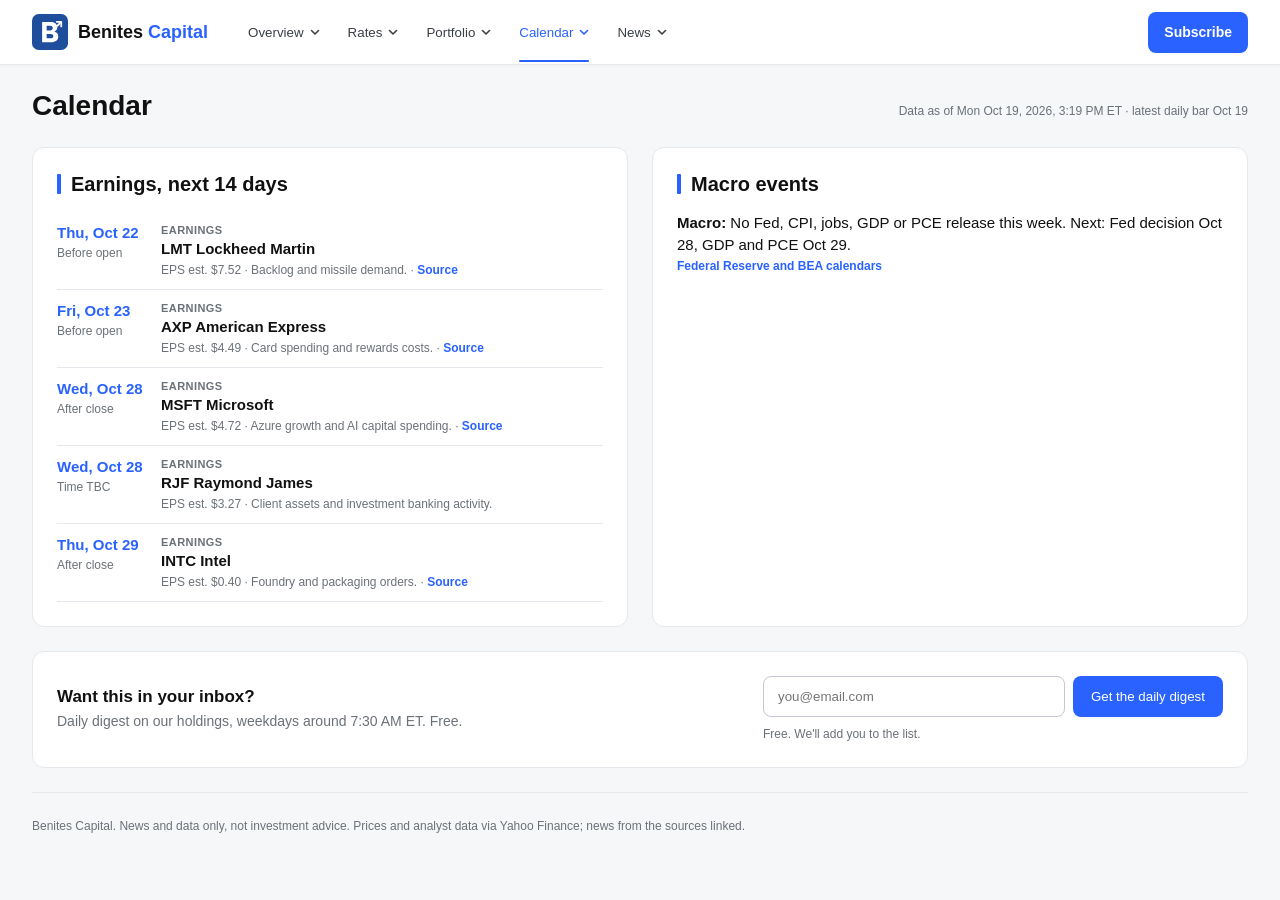
==== calendar.html @ 739745a3 "TradingView live charts for tickers and snapshot" ====
<!doctype html><html lang="en"><head><meta charset="utf-8"><meta name="viewport" content="width=device-width,initial-scale=1">
<link rel="icon" href="data:,"><title>Calendar | Benites Capital</title><link rel="stylesheet" href="styles.css?v=202610191519"></head><body>
<header class="hdr"><div class="wrap hd"><a class="logo" href="index.html"><svg viewBox="0 0 64 64" width="36" height="36" aria-hidden="true"><rect x="0" y="0" width="64" height="64" rx="12" fill="#1F4E9C"/>
<path d="M18 14h15c7.5 0 12 3.8 12 9.6 0 3.7-2 6.4-5.2 7.6 4.2 1 6.9 4.2 6.9 8.6 0 6.4-4.9 10.2-12.9 10.2H18z
M26 21v8.2h6.2c3 0 4.7-1.5 4.7-4.1s-1.7-4.1-4.7-4.1zM26 35.6v7.6h7c3.1 0 4.9-1.4 4.9-3.8s-1.8-3.8-4.9-3.8z" fill="#FFFFFF"/>
<path d="M44 14l8 0 0 8" fill="none" stroke="#FFFFFF" stroke-width="3.2" stroke-linecap="round" stroke-linejoin="round"/>
<path d="M51.5 14.5L45 21" stroke="#FFFFFF" stroke-width="3.2" stroke-linecap="round"/></svg><span>Benites <b>Capital</b></span></a>
<nav class="mnav" aria-label="Main"><div class="dd"><button class="ddb" type="button" aria-haspopup="true" aria-expanded="false">Overview<svg viewBox="0 0 10 10" aria-hidden="true"><path d="M1.5 3.5L5 7l3.5-3.5" fill="none" stroke="currentColor" stroke-width="1.6" stroke-linecap="round" stroke-linejoin="round"/></svg></button><div class="ddm"><a href="index.html#s-top">Top line</a><a href="index.html#s-snap">Markets snapshot</a><a class="all" href="index.html">Open Overview page &rarr;</a></div></div><div class="dd"><button class="ddb" type="button" aria-haspopup="true" aria-expanded="false">Rates<svg viewBox="0 0 10 10" aria-hidden="true"><path d="M1.5 3.5L5 7l3.5-3.5" fill="none" stroke="currentColor" stroke-width="1.6" stroke-linecap="round" stroke-linejoin="round"/></svg></button><div class="ddm"><a href="rates.html#ustc">US Treasuries live chart</a><a href="rates.html#hist">10-year yield history</a><a href="rates.html#usttiles">Yield tiles</a><a class="all" href="rates.html">Open Rates page &rarr;</a></div></div><div class="dd"><button class="ddb" type="button" aria-haspopup="true" aria-expanded="false">Portfolio<svg viewBox="0 0 10 10" aria-hidden="true"><path d="M1.5 3.5L5 7l3.5-3.5" fill="none" stroke="currentColor" stroke-width="1.6" stroke-linecap="round" stroke-linejoin="round"/></svg></button><div class="ddm"><a href="portfolio.html#s-port">Holdings</a><a href="portfolio.html#detail">Ticker detail</a><a href="portfolio.html#s-perf">Performance</a><a href="portfolio.html#s-an">Analysts</a><a class="all" href="portfolio.html">Open Portfolio page &rarr;</a></div></div><div class="dd on"><button class="ddb" type="button" aria-haspopup="true" aria-expanded="false" aria-current="page">Calendar<svg viewBox="0 0 10 10" aria-hidden="true"><path d="M1.5 3.5L5 7l3.5-3.5" fill="none" stroke="currentColor" stroke-width="1.6" stroke-linecap="round" stroke-linejoin="round"/></svg></button><div class="ddm"><a href="calendar.html#s-earn">Earnings</a><a href="calendar.html#s-macro">Macro events</a><a class="all" href="calendar.html">Open Calendar page &rarr;</a></div></div><div class="dd"><button class="ddb" type="button" aria-haspopup="true" aria-expanded="false">News<svg viewBox="0 0 10 10" aria-hidden="true"><path d="M1.5 3.5L5 7l3.5-3.5" fill="none" stroke="currentColor" stroke-width="1.6" stroke-linecap="round" stroke-linejoin="round"/></svg></button><div class="ddm"><a href="news.html#s-big">Big picture</a><a href="news.html#s-stock">Stock news</a><a href="news.html#s-lead">Leaders on the record</a><a class="all" href="news.html">Open News page &rarr;</a></div></div></nav>
<div class="hr"><a class="btn" href="#s-sub2">Subscribe</a><button class="hamb" type="button" aria-label="Menu" aria-expanded="false"><span></span></button></div></div></header>
<main class="wrap grid" style="padding-top:24px">
<div class="ph"><h1>Calendar</h1><span class="cap" id="asof"></span></div>
<div class="grid c2">
<section class="card" id="s-earn"><h2>Earnings, next 14 days</h2><table class="cal" id="cal"><tbody></tbody></table></section>
<section class="card" id="s-macro"><h2>Macro events</h2><table class="cal" id="macrocal"><tbody></tbody></table><div id="macro"></div></section></div>
<section class="card cta sm" id="s-sub2"><div class="ct"><h3>Want this in your inbox?</h3><p>Daily digest on our holdings, weekdays around 7:30 AM ET. Free.</p></div><form class="subf" data-sub novalidate><input type="email" name="email" placeholder="you@email.com" aria-label="Email address" autocomplete="email" required><button type="submit">Get the daily digest</button><div class="msg" aria-live="polite">Free. We'll add you to the list.</div></form></section>
<footer>Benites Capital. News and data only, not investment advice. Prices and analyst data via Yahoo Finance; news from the sources linked.</footer>
</main>
<script src="data.js?v=202610191519"></script><script src="app.js?v=202610191519"></script></body></html>
---- styles.css ----
:root{--navy:#1F4E9C;--blue:#2962FF;--blue2:#1E4FD8;--tint:#EEF2FF;--grey:#E5E8EC;--bg:#F5F7F9;--ink:#111;--body:#3A3F45;--mute:#6B7178;--line:#E5E8EC;--line2:#C3C9CF;--neg:#111}
*{box-sizing:border-box}html,body{margin:0}
body{background:var(--bg);color:var(--ink);font:15px/1.5 -apple-system,BlinkMacSystemFont,"Segoe UI",Helvetica,Arial,sans-serif;-webkit-font-smoothing:antialiased}
.num{font-variant-numeric:tabular-nums;white-space:nowrap}
a{color:var(--blue);text-decoration:none;font-weight:600}a:hover{text-decoration:underline}

.wrap{max-width:1488px;margin:0 auto;padding:0 32px}

main.wrap{padding-top:24px;padding-bottom:0}
.grid{display:grid;gap:24px}
.card{background:#fff;border-radius:12px;padding:24px;border:1px solid var(--line);min-width:0}
h2{display:flex;align-items:center;gap:10px;margin:0 0 16px;font-size:20px;line-height:1.2;font-weight:700}
h2:before{content:"";width:4px;height:20px;background:var(--blue);border-radius:1px}
h2 .r{margin-left:auto}
.cap{font-size:12px;color:var(--mute)}
.top{font-size:17px;line-height:1.55;margin:0}
/* snapshot */
.snap{display:grid;grid-template-columns:repeat(6,1fr);gap:16px}
.sc{background:var(--bg);border:1px solid var(--line);border-radius:12px;padding:16px}
.sc .n{font-size:12px;color:var(--mute);font-weight:600}.sc .v{font-size:20px;font-weight:700;margin-top:4px}
.sc .row{display:flex;align-items:flex-end;justify-content:space-between;gap:8px;margin-top:4px}
.up{color:var(--blue)}.dn{color:var(--neg)}.chg{font-size:13px;font-weight:600}
/* table */
.tw{overflow-x:auto;margin:0 -24px;padding:0 24px}
table{width:100%;border-collapse:collapse}
th{font-size:12px;font-weight:600;color:var(--mute);text-align:right;padding:0 8px 8px;border-bottom:1px solid var(--line);cursor:pointer;user-select:none;white-space:nowrap}
th:first-child,td:first-child{text-align:left;padding-left:0}th:last-child,td:last-child{padding-right:0}
th.on{color:var(--blue)}th .ar{font-size:9px;margin-left:3px}
td{padding:10px 8px;border-bottom:1px solid var(--grey);text-align:right}
tbody tr{cursor:pointer}tbody tr:hover{background:var(--bg)}
tbody tr.sel{background:var(--tint)}tbody tr.sel td:first-child{box-shadow:inset 3px 0 0 var(--blue);padding-left:10px}
.tk{font-weight:700}.nm{display:block;font-size:12px;color:var(--mute);font-weight:400;white-space:nowrap;max-width:150px;overflow:hidden;text-overflow:ellipsis}
.main2{grid-template-columns:minmax(0,1fr) minmax(0,1fr)}
#big{grid-template-columns:1fr 1fr;column-gap:48px}@media(max-width:800px){#big{grid-template-columns:1fr}}
/* detail */
.dh{display:flex;align-items:baseline;gap:12px;flex-wrap:wrap}
.dh .t{font-size:24px;font-weight:700}.dh .p{font-size:24px;font-weight:700;margin-left:auto}
.seg{display:inline-flex;background:var(--grey);border-radius:8px;padding:3px;gap:2px}
.seg button{border:0;background:none;font:600 13px/1 inherit;font-family:inherit;color:var(--body);padding:7px 12px;border-radius:6px;cursor:pointer}
.seg button.on{background:#fff;color:var(--blue);box-shadow:0 1px 2px rgba(0,0,0,.12)}
.stats{display:grid;grid-template-columns:repeat(4,1fr);gap:16px;margin:16px 0;padding:16px 0;border-top:1px solid var(--grey);border-bottom:1px solid var(--grey)}
.stats .k{font-size:12px;color:var(--mute)}.stats .v{font-size:17px;font-weight:700;margin-top:2px}
.pill{display:inline-block;font-size:12px;font-weight:700;padding:3px 10px;border-radius:12px;background:var(--blue);color:#fff}
.pill.h{background:var(--grey);color:var(--ink)}.pill.s{background:var(--ink)}
.chart{position:relative}.chart svg{display:block;width:100%;height:auto;overflow:visible;touch-action:pan-y;cursor:crosshair}
.tip{position:absolute;top:0;pointer-events:none;background:#fff;border:1px solid var(--line);border-radius:8px;box-shadow:0 2px 8px rgba(0,0,0,.12);padding:6px 10px;font-size:12px;line-height:1.45;white-space:nowrap;z-index:5;display:none}
.tip .td{color:var(--mute);font-weight:600}.tip .tv{font-size:14px;font-weight:700}.tip .tr{display:flex;justify-content:space-between;gap:12px}
.ust{display:grid;grid-template-columns:repeat(4,minmax(0,1fr));gap:16px;margin-bottom:16px}.ust .sc{min-width:0}.ust .row svg{flex-shrink:1;min-width:0}@media(max-width:640px){.ust{grid-template-columns:repeat(2,minmax(0,1fr));gap:10px}.ust .sc{padding:12px}.ust .row{flex-wrap:wrap}}
.tvw{height:440px;border:1px solid var(--line);border-radius:8px;overflow:hidden}@media(max-width:640px){.tvw{height:340px}}
.items{display:grid;gap:16px}
.it .h{font-weight:600;line-height:1.4}.it .b{color:var(--body);margin-top:2px}.it .m{font-size:13px;color:var(--mute);margin-top:4px}
.sub2{font-size:15px;font-weight:600;margin:24px 0 12px}
.empty{font-size:13px;color:var(--mute)}
/* analysts */
.bars{display:grid;gap:10px}
.bar{display:grid;grid-template-columns:56px 1fr 56px;align-items:center;gap:12px;cursor:pointer}
.bar .tr{position:relative;height:20px}
.bar .z{position:absolute;top:-4px;bottom:-4px;width:1px;background:var(--line2)}
.bar .f{position:absolute;top:0;height:20px;border-radius:3px;background:var(--blue)}
.bar .f.n{background:var(--ink)}.bar .v{text-align:right;font-weight:700}
/* comparison */
.chips{display:flex;flex-wrap:wrap;gap:8px;margin:0 0 16px}
.chip{border:1px solid var(--line);background:#fff;border-radius:16px;padding:5px 12px 5px 10px;font:600 13px/1 inherit;font-family:inherit;cursor:pointer;display:inline-flex;align-items:center;gap:6px;color:var(--mute)}
.chip i{width:10px;height:10px;border-radius:50%;background:var(--line)}
.chip.on{color:var(--ink);border-color:var(--line2)}
.legend{font-size:12px;color:var(--mute);margin-top:8px}
.cal .d{font-weight:600;color:var(--blue);white-space:nowrap}
.cal td{text-align:left;vertical-align:top}.cal td:first-child{width:96px}
.tag{font-size:11px;font-weight:700;text-transform:uppercase;letter-spacing:.04em;color:var(--mute)}
footer{font-size:12px;color:var(--mute);padding:24px 0 40px;border-top:1px solid var(--line)}
.c2{grid-template-columns:1fr 1fr}
@media(max-width:1100px){.snap{grid-template-columns:repeat(3,1fr)}.main2,.c2{grid-template-columns:1fr}}
@media(max-width:640px){.wrap{padding:0 16px}.card{padding:20px 16px}.tw{margin:0 -16px;padding:0 16px}
 .snap{grid-template-columns:repeat(2,minmax(0,1fr));gap:12px}.snap .sc{min-width:0}.snap .row svg{min-width:0;flex-shrink:1}.subf button{flex:1 1 100%}
 .stats{grid-template-columns:repeat(2,1fr)}.hide-m{display:none}.dh .t,.dh .p{font-size:20px}
 h2:has(.r){flex-wrap:wrap}h2 .r{margin-left:14px;width:100%}.top{font-size:16px}}
.cta{background:var(--blue);border-color:var(--blue);color:#fff;display:flex;align-items:center;gap:24px;flex-wrap:wrap}
.cta .ct{flex:1 1 320px;min-width:0}.cta h3{margin:0;font-size:20px;line-height:1.25}.cta p{margin:4px 0 0;color:#DCE4FF;font-size:14px}
.subf{display:flex;gap:8px;flex:1 1 340px;max-width:460px;flex-wrap:wrap}.subf input{flex:1 1 200px;min-width:0;border:0;border-radius:8px;padding:12px 14px;font:15px inherit;font-family:inherit;color:var(--ink)}
.subf input:focus{outline:2px solid #fff;outline-offset:2px}.subf button{border:0;border-radius:8px;padding:12px 18px;font:600 15px inherit;font-family:inherit;background:var(--ink);color:#fff;cursor:pointer;white-space:nowrap}
.subf button:hover{background:#000}.subf .msg{flex-basis:100%;font-size:12px;color:#DCE4FF;min-height:16px}
.cta.sm{background:#fff;border-color:var(--line);color:var(--ink)}.cta.sm p,.cta.sm .msg{color:var(--mute)}.cta.sm h3{font-size:17px}
.cta.sm input{border:1px solid var(--line2)}.cta.sm button{background:var(--blue)}.cta.sm button:hover{background:var(--blue2)}
.toprow{grid-template-columns:minmax(0,2fr) minmax(0,1fr);align-items:stretch}
.cta.side1{flex-direction:column;align-items:stretch;justify-content:center;gap:16px}.cta.side1 .ct{flex:none}.cta.side1 h3{font-size:19px}
.cta.side1 .subf{flex:none;max-width:none;flex-direction:column}.cta.side1 .subf input,.cta.side1 .subf button{flex:none;width:100%}.cta.side1 .subf .msg{flex:none;min-height:0}
@media(max-width:1100px){.toprow{grid-template-columns:1fr}}
/* header + nav */
.hdr{background:#fff;border-bottom:1px solid var(--line);box-shadow:0 1px 3px rgba(17,17,17,.04);position:sticky;top:0;z-index:50}
.hd{display:flex;align-items:center;gap:28px;height:64px}
.logo{display:flex;align-items:center;gap:10px;color:var(--ink);font-size:18px;font-weight:700;white-space:nowrap}.logo:hover{text-decoration:none}.logo b{color:var(--blue);font-weight:700}
.mnav{display:flex;gap:4px;align-items:center}
.dd{position:relative}
.ddb{border:0;background:none;font:600 14px/1 inherit;font-family:inherit;color:var(--body);padding:10px 12px;border-radius:8px;cursor:pointer;display:flex;align-items:center;gap:6px}
.ddb svg{width:10px;height:10px;transition:transform .15s}.ddb:hover,.dd.open .ddb{background:var(--bg);color:var(--ink)}
.dd.on .ddb{color:var(--blue)}.dd.on .ddb:after{content:"";position:absolute;left:12px;right:12px;bottom:-12px;height:2px;background:var(--blue);border-radius:2px}
.ddm{display:none;position:absolute;top:calc(100% + 8px);left:0;min-width:220px;background:#fff;border:1px solid var(--line);border-radius:12px;box-shadow:0 8px 24px rgba(17,17,17,.10);padding:8px;z-index:60}
.ddm:before{content:"";position:absolute;top:-10px;left:0;right:0;height:10px}
.ddm a{display:block;padding:9px 12px;border-radius:8px;color:var(--ink);font-weight:500;font-size:14px}.ddm a:hover,.ddm a:focus{background:var(--tint);color:var(--blue);text-decoration:none;outline:0}
.ddm a.all{border-top:1px solid var(--line);margin-top:6px;padding-top:11px;color:var(--blue);font-weight:600;border-radius:0 0 8px 8px}
.dd.open .ddm{display:block}.dd.open .ddb svg{transform:rotate(180deg)}
@media(hover:hover) and (min-width:901px){.dd:hover .ddm{display:block}.dd:hover .ddb svg{transform:rotate(180deg)}}
.hr{margin-left:auto;display:flex;align-items:center;gap:12px}
.btn{display:inline-block;background:var(--blue);color:#fff;font-weight:600;font-size:14px;padding:10px 16px;border-radius:8px;white-space:nowrap;border:0;cursor:pointer;font-family:inherit}.btn:hover{background:var(--blue2);text-decoration:none}
.hamb{display:none;border:1px solid var(--line);background:#fff;border-radius:8px;width:40px;height:40px;cursor:pointer;padding:0;align-items:center;justify-content:center}
.hamb span,.hamb span:before,.hamb span:after{display:block;width:18px;height:2px;background:var(--ink);border-radius:1px;content:""}
.hamb span{position:relative}.hamb span:before{position:absolute;top:-6px}.hamb span:after{position:absolute;top:6px}
body.drawer .hamb span{background:transparent}body.drawer .hamb span:before{top:0;transform:rotate(45deg)}body.drawer .hamb span:after{top:0;transform:rotate(-45deg)}
.ph{display:flex;align-items:baseline;justify-content:space-between;gap:12px;flex-wrap:wrap}
.ph h1{margin:0;font-size:28px;line-height:1.2;color:var(--ink)}
section.card{scroll-margin-top:88px}
.pv{display:grid;grid-template-columns:repeat(4,minmax(0,1fr));gap:24px}
.pv .card{display:flex;flex-direction:column}.pv .more{margin-top:auto;padding-top:16px;font-size:14px}
.pv h2{font-size:17px}.pv h2:before{height:17px}
.mv{display:flex;justify-content:space-between;gap:8px;padding:7px 0;border-bottom:1px solid var(--grey);font-size:14px}.mv:last-child{border-bottom:0}.mv a{color:var(--ink)}
.big1{font-size:24px;font-weight:700}
.sn{padding:16px 0;border-bottom:1px solid var(--grey)}.sn:first-child{padding-top:0}.sn:last-child{border-bottom:0;padding-bottom:0}
@media(max-width:1100px){.pv{grid-template-columns:repeat(2,minmax(0,1fr))}}
@media(max-width:900px){.mnav{display:none;position:fixed;top:64px;left:0;right:0;bottom:0;background:#fff;flex-direction:column;align-items:stretch;gap:0;padding:8px 16px 24px;overflow-y:auto;border-top:1px solid var(--line)}
 body.drawer .mnav{display:flex}body.drawer{overflow:hidden}.hamb{display:flex}.hr .btn{padding:9px 12px}
 .dd{border-bottom:1px solid var(--line)}.ddb{width:100%;justify-content:space-between;padding:16px 4px;font-size:16px;border-radius:0}.ddb:hover,.dd.open .ddb{background:none}
 .dd.on .ddb:after{display:none}.ddm{position:static;box-shadow:none;border:0;padding:0 0 12px;min-width:0}.ddm:before{display:none}.ddm a{font-size:15px;padding:10px 12px}}
@media(max-width:640px){.pv{grid-template-columns:1fr}.hd{gap:12px}.logo{font-size:16px}.ph h1{font-size:24px}}

/* snapshot tiles as buttons + chart panel */
.sct{font:inherit;color:inherit;text-align:left;cursor:pointer;width:100%;transition:border-color .15s,box-shadow .15s}
.sct:hover{border-color:var(--line2)}.sct.on{border-color:var(--blue);box-shadow:0 0 0 1px var(--blue)}
.sct .lv{float:right;font-size:11px;font-weight:600;color:var(--blue);opacity:0;transition:opacity .15s}.sct:hover .lv,.sct.on .lv,.sct:focus-visible .lv{opacity:1}
@media(hover:none){.sct .lv{opacity:1}}
.snp{margin-top:16px;padding-top:16px;border-top:1px solid var(--line)}
.x{margin-left:auto;border:1px solid var(--line);background:#fff;border-radius:8px;width:32px;height:32px;font-size:20px;line-height:1;cursor:pointer;color:var(--body)}.x:hover{background:var(--bg)}
.tradingview-widget-copyright{font-size:12px;line-height:32px;text-align:center}
.tvw{height:472px}@media(max-width:640px){.tvw{height:372px}}
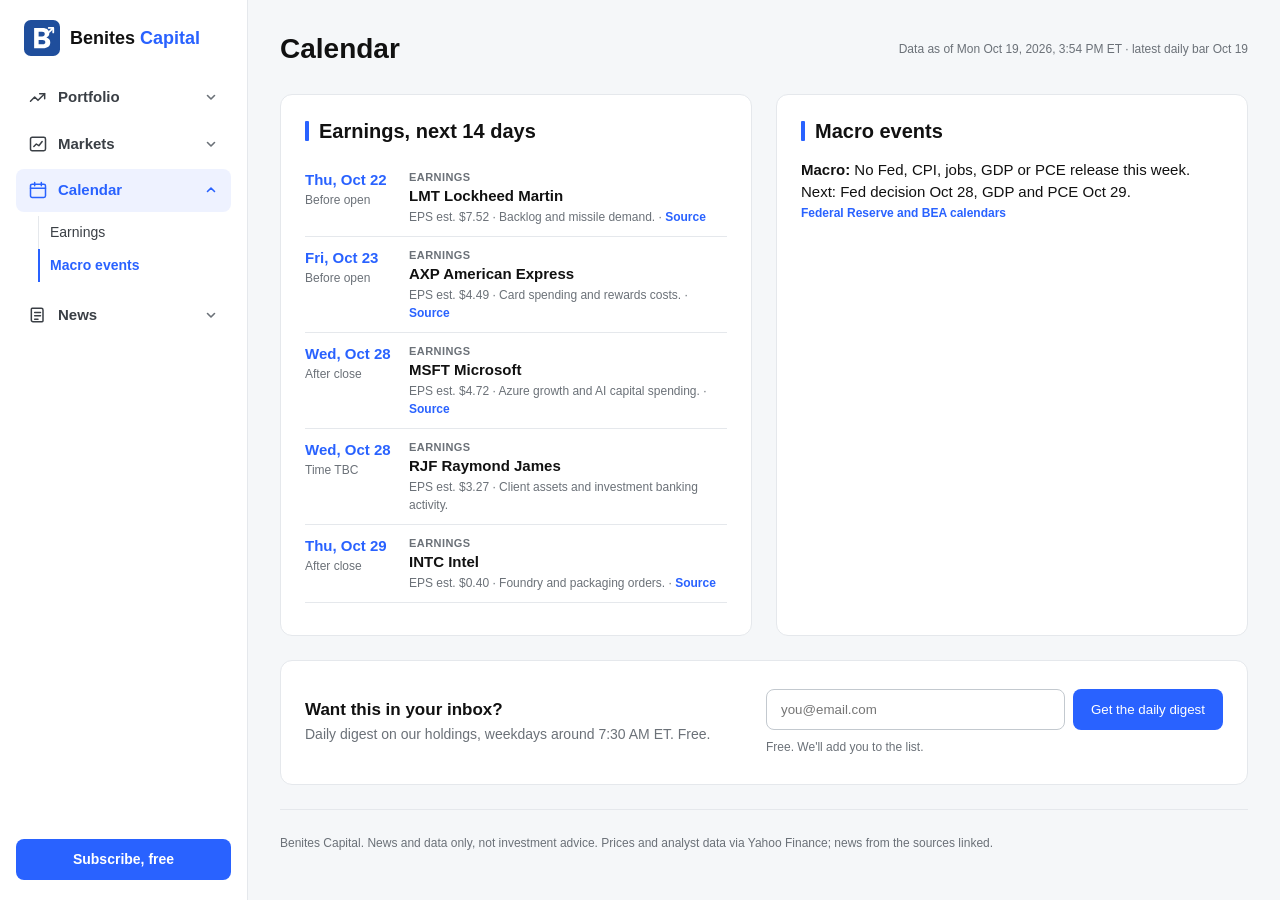
==== commit ae730dca: "4-tab left sidebar, Portfolio home" ====
--- a/calendar.html
+++ b/calendar.html
@@ -1,18 +1,22 @@
 <!doctype html><html lang="en"><head><meta charset="utf-8"><meta name="viewport" content="width=device-width,initial-scale=1">
-<link rel="icon" href="data:,"><title>Calendar | Benites Capital</title><link rel="stylesheet" href="styles.css?v=202610191519"></head><body>
-<header class="hdr"><div class="wrap hd"><a class="logo" href="index.html"><svg viewBox="0 0 64 64" width="36" height="36" aria-hidden="true"><rect x="0" y="0" width="64" height="64" rx="12" fill="#1F4E9C"/>
+<link rel="icon" href="data:,"><title>Calendar | Benites Capital</title><link rel="stylesheet" href="styles.css?v=202610191554"></head><body>
+<div class="mtop"><a class="logo" href="index.html"><svg viewBox="0 0 64 64" width="36" height="36" aria-hidden="true"><rect x="0" y="0" width="64" height="64" rx="12" fill="#1F4E9C"/>
+<path d="M18 14h15c7.5 0 12 3.8 12 9.6 0 3.7-2 6.4-5.2 7.6 4.2 1 6.9 4.2 6.9 8.6 0 6.4-4.9 10.2-12.9 10.2H18z
+M26 21v8.2h6.2c3 0 4.7-1.5 4.7-4.1s-1.7-4.1-4.7-4.1zM26 35.6v7.6h7c3.1 0 4.9-1.4 4.9-3.8s-1.8-3.8-4.9-3.8z" fill="#FFFFFF"/>
+<path d="M44 14l8 0 0 8" fill="none" stroke="#FFFFFF" stroke-width="3.2" stroke-linecap="round" stroke-linejoin="round"/>
+<path d="M51.5 14.5L45 21" stroke="#FFFFFF" stroke-width="3.2" stroke-linecap="round"/></svg><span>Benites <b>Capital</b></span></a><button class="hamb" type="button" aria-label="Menu" aria-controls="sb" aria-expanded="false"><span></span></button></div>
+<div class="shell"><aside class="sb" id="sb"><a class="logo" href="index.html"><svg viewBox="0 0 64 64" width="36" height="36" aria-hidden="true"><rect x="0" y="0" width="64" height="64" rx="12" fill="#1F4E9C"/>
 <path d="M18 14h15c7.5 0 12 3.8 12 9.6 0 3.7-2 6.4-5.2 7.6 4.2 1 6.9 4.2 6.9 8.6 0 6.4-4.9 10.2-12.9 10.2H18z
 M26 21v8.2h6.2c3 0 4.7-1.5 4.7-4.1s-1.7-4.1-4.7-4.1zM26 35.6v7.6h7c3.1 0 4.9-1.4 4.9-3.8s-1.8-3.8-4.9-3.8z" fill="#FFFFFF"/>
 <path d="M44 14l8 0 0 8" fill="none" stroke="#FFFFFF" stroke-width="3.2" stroke-linecap="round" stroke-linejoin="round"/>
 <path d="M51.5 14.5L45 21" stroke="#FFFFFF" stroke-width="3.2" stroke-linecap="round"/></svg><span>Benites <b>Capital</b></span></a>
-<nav class="mnav" aria-label="Main"><div class="dd"><button class="ddb" type="button" aria-haspopup="true" aria-expanded="false">Overview<svg viewBox="0 0 10 10" aria-hidden="true"><path d="M1.5 3.5L5 7l3.5-3.5" fill="none" stroke="currentColor" stroke-width="1.6" stroke-linecap="round" stroke-linejoin="round"/></svg></button><div class="ddm"><a href="index.html#s-top">Top line</a><a href="index.html#s-snap">Markets snapshot</a><a class="all" href="index.html">Open Overview page &rarr;</a></div></div><div class="dd"><button class="ddb" type="button" aria-haspopup="true" aria-expanded="false">Rates<svg viewBox="0 0 10 10" aria-hidden="true"><path d="M1.5 3.5L5 7l3.5-3.5" fill="none" stroke="currentColor" stroke-width="1.6" stroke-linecap="round" stroke-linejoin="round"/></svg></button><div class="ddm"><a href="rates.html#ustc">US Treasuries live chart</a><a href="rates.html#hist">10-year yield history</a><a href="rates.html#usttiles">Yield tiles</a><a class="all" href="rates.html">Open Rates page &rarr;</a></div></div><div class="dd"><button class="ddb" type="button" aria-haspopup="true" aria-expanded="false">Portfolio<svg viewBox="0 0 10 10" aria-hidden="true"><path d="M1.5 3.5L5 7l3.5-3.5" fill="none" stroke="currentColor" stroke-width="1.6" stroke-linecap="round" stroke-linejoin="round"/></svg></button><div class="ddm"><a href="portfolio.html#s-port">Holdings</a><a href="portfolio.html#detail">Ticker detail</a><a href="portfolio.html#s-perf">Performance</a><a href="portfolio.html#s-an">Analysts</a><a class="all" href="portfolio.html">Open Portfolio page &rarr;</a></div></div><div class="dd on"><button class="ddb" type="button" aria-haspopup="true" aria-expanded="false" aria-current="page">Calendar<svg viewBox="0 0 10 10" aria-hidden="true"><path d="M1.5 3.5L5 7l3.5-3.5" fill="none" stroke="currentColor" stroke-width="1.6" stroke-linecap="round" stroke-linejoin="round"/></svg></button><div class="ddm"><a href="calendar.html#s-earn">Earnings</a><a href="calendar.html#s-macro">Macro events</a><a class="all" href="calendar.html">Open Calendar page &rarr;</a></div></div><div class="dd"><button class="ddb" type="button" aria-haspopup="true" aria-expanded="false">News<svg viewBox="0 0 10 10" aria-hidden="true"><path d="M1.5 3.5L5 7l3.5-3.5" fill="none" stroke="currentColor" stroke-width="1.6" stroke-linecap="round" stroke-linejoin="round"/></svg></button><div class="ddm"><a href="news.html#s-big">Big picture</a><a href="news.html#s-stock">Stock news</a><a href="news.html#s-lead">Leaders on the record</a><a class="all" href="news.html">Open News page &rarr;</a></div></div></nav>
-<div class="hr"><a class="btn" href="#s-sub2">Subscribe</a><button class="hamb" type="button" aria-label="Menu" aria-expanded="false"><span></span></button></div></div></header>
-<main class="wrap grid" style="padding-top:24px">
+<nav class="tabs" aria-label="Main"><div class="tab"><div class="trow"><a class="tl" href="index.html"><svg viewBox="0 0 24 24" aria-hidden="true"><path d="M3 17l5-5 4 4 8-8" /><path d="M14 8h6v6" /></svg>Portfolio</a><button class="tx" type="button" aria-label="Show Portfolio sections" aria-expanded="false"><svg viewBox="0 0 10 10" aria-hidden="true"><path d="M1.5 3.5L5 7l3.5-3.5" fill="none" stroke="currentColor" stroke-width="1.6" stroke-linecap="round" stroke-linejoin="round"/></svg></button></div><div class="secs"><a href="index.html#s-port" data-sec="s-port">Holdings</a><a href="index.html#detail" data-sec="detail">Ticker detail</a><a href="index.html#s-perf" data-sec="s-perf">Performance</a><a href="index.html#s-an" data-sec="s-an">Analysts</a></div></div><div class="tab"><div class="trow"><a class="tl" href="markets.html"><svg viewBox="0 0 24 24" aria-hidden="true"><rect x="3" y="4" width="18" height="16" rx="2"/><path d="M7 15l3-3 3 2 4-5"/></svg>Markets</a><button class="tx" type="button" aria-label="Show Markets sections" aria-expanded="false"><svg viewBox="0 0 10 10" aria-hidden="true"><path d="M1.5 3.5L5 7l3.5-3.5" fill="none" stroke="currentColor" stroke-width="1.6" stroke-linecap="round" stroke-linejoin="round"/></svg></button></div><div class="secs"><a href="markets.html#s-top" data-sec="s-top">Top line</a><a href="markets.html#s-snap" data-sec="s-snap">Markets snapshot</a><a href="markets.html#ustc" data-sec="ustc">US Treasuries</a></div></div><div class="tab on open"><div class="trow"><a class="tl" href="calendar.html" aria-current="page"><svg viewBox="0 0 24 24" aria-hidden="true"><rect x="3" y="5" width="18" height="16" rx="2"/><path d="M3 10h18M8 3v4M16 3v4"/></svg>Calendar</a><button class="tx" type="button" aria-label="Show Calendar sections" aria-expanded="true"><svg viewBox="0 0 10 10" aria-hidden="true"><path d="M1.5 3.5L5 7l3.5-3.5" fill="none" stroke="currentColor" stroke-width="1.6" stroke-linecap="round" stroke-linejoin="round"/></svg></button></div><div class="secs"><a href="#s-earn" data-sec="s-earn">Earnings</a><a href="#s-macro" data-sec="s-macro">Macro events</a></div></div><div class="tab"><div class="trow"><a class="tl" href="news.html"><svg viewBox="0 0 24 24" aria-hidden="true"><path d="M5 4h11a2 2 0 012 2v13a1 1 0 01-1 1H6a2 2 0 01-2-2V5a1 1 0 011-1z"/><path d="M8 9h7M8 13h7M8 17h4"/></svg>News</a><button class="tx" type="button" aria-label="Show News sections" aria-expanded="false"><svg viewBox="0 0 10 10" aria-hidden="true"><path d="M1.5 3.5L5 7l3.5-3.5" fill="none" stroke="currentColor" stroke-width="1.6" stroke-linecap="round" stroke-linejoin="round"/></svg></button></div><div class="secs"><a href="news.html#s-big" data-sec="s-big">Big picture</a><a href="news.html#s-stock" data-sec="s-stock">Stock news</a><a href="news.html#s-lead" data-sec="s-lead">Leaders on the record</a></div></div></nav><a class="btn sbb" href="#s-sub">Subscribe, free</a></aside>
+<main class="grid">
 <div class="ph"><h1>Calendar</h1><span class="cap" id="asof"></span></div>
 <div class="grid c2">
 <section class="card" id="s-earn"><h2>Earnings, next 14 days</h2><table class="cal" id="cal"><tbody></tbody></table></section>
 <section class="card" id="s-macro"><h2>Macro events</h2><table class="cal" id="macrocal"><tbody></tbody></table><div id="macro"></div></section></div>
 <section class="card cta sm" id="s-sub2"><div class="ct"><h3>Want this in your inbox?</h3><p>Daily digest on our holdings, weekdays around 7:30 AM ET. Free.</p></div><form class="subf" data-sub novalidate><input type="email" name="email" placeholder="you@email.com" aria-label="Email address" autocomplete="email" required><button type="submit">Get the daily digest</button><div class="msg" aria-live="polite">Free. We'll add you to the list.</div></form></section>
 <footer>Benites Capital. News and data only, not investment advice. Prices and analyst data via Yahoo Finance; news from the sources linked.</footer>
-</main>
-<script src="data.js?v=202610191519"></script><script src="app.js?v=202610191519"></script></body></html>+</main></div><div class="scrim"></div>
+<script src="data.js?v=202610191554"></script><script src="app.js?v=202610191554"></script></body></html>
--- a/styles.css
+++ b/styles.css
@@ -85,27 +85,6 @@
 .cta.side1{flex-direction:column;align-items:stretch;justify-content:center;gap:16px}.cta.side1 .ct{flex:none}.cta.side1 h3{font-size:19px}
 .cta.side1 .subf{flex:none;max-width:none;flex-direction:column}.cta.side1 .subf input,.cta.side1 .subf button{flex:none;width:100%}.cta.side1 .subf .msg{flex:none;min-height:0}
 @media(max-width:1100px){.toprow{grid-template-columns:1fr}}
-/* header + nav */
-.hdr{background:#fff;border-bottom:1px solid var(--line);box-shadow:0 1px 3px rgba(17,17,17,.04);position:sticky;top:0;z-index:50}
-.hd{display:flex;align-items:center;gap:28px;height:64px}
-.logo{display:flex;align-items:center;gap:10px;color:var(--ink);font-size:18px;font-weight:700;white-space:nowrap}.logo:hover{text-decoration:none}.logo b{color:var(--blue);font-weight:700}
-.mnav{display:flex;gap:4px;align-items:center}
-.dd{position:relative}
-.ddb{border:0;background:none;font:600 14px/1 inherit;font-family:inherit;color:var(--body);padding:10px 12px;border-radius:8px;cursor:pointer;display:flex;align-items:center;gap:6px}
-.ddb svg{width:10px;height:10px;transition:transform .15s}.ddb:hover,.dd.open .ddb{background:var(--bg);color:var(--ink)}
-.dd.on .ddb{color:var(--blue)}.dd.on .ddb:after{content:"";position:absolute;left:12px;right:12px;bottom:-12px;height:2px;background:var(--blue);border-radius:2px}
-.ddm{display:none;position:absolute;top:calc(100% + 8px);left:0;min-width:220px;background:#fff;border:1px solid var(--line);border-radius:12px;box-shadow:0 8px 24px rgba(17,17,17,.10);padding:8px;z-index:60}
-.ddm:before{content:"";position:absolute;top:-10px;left:0;right:0;height:10px}
-.ddm a{display:block;padding:9px 12px;border-radius:8px;color:var(--ink);font-weight:500;font-size:14px}.ddm a:hover,.ddm a:focus{background:var(--tint);color:var(--blue);text-decoration:none;outline:0}
-.ddm a.all{border-top:1px solid var(--line);margin-top:6px;padding-top:11px;color:var(--blue);font-weight:600;border-radius:0 0 8px 8px}
-.dd.open .ddm{display:block}.dd.open .ddb svg{transform:rotate(180deg)}
-@media(hover:hover) and (min-width:901px){.dd:hover .ddm{display:block}.dd:hover .ddb svg{transform:rotate(180deg)}}
-.hr{margin-left:auto;display:flex;align-items:center;gap:12px}
-.btn{display:inline-block;background:var(--blue);color:#fff;font-weight:600;font-size:14px;padding:10px 16px;border-radius:8px;white-space:nowrap;border:0;cursor:pointer;font-family:inherit}.btn:hover{background:var(--blue2);text-decoration:none}
-.hamb{display:none;border:1px solid var(--line);background:#fff;border-radius:8px;width:40px;height:40px;cursor:pointer;padding:0;align-items:center;justify-content:center}
-.hamb span,.hamb span:before,.hamb span:after{display:block;width:18px;height:2px;background:var(--ink);border-radius:1px;content:""}
-.hamb span{position:relative}.hamb span:before{position:absolute;top:-6px}.hamb span:after{position:absolute;top:6px}
-body.drawer .hamb span{background:transparent}body.drawer .hamb span:before{top:0;transform:rotate(45deg)}body.drawer .hamb span:after{top:0;transform:rotate(-45deg)}
 .ph{display:flex;align-items:baseline;justify-content:space-between;gap:12px;flex-wrap:wrap}
 .ph h1{margin:0;font-size:28px;line-height:1.2;color:var(--ink)}
 section.card{scroll-margin-top:88px}
@@ -116,11 +95,7 @@
 .big1{font-size:24px;font-weight:700}
 .sn{padding:16px 0;border-bottom:1px solid var(--grey)}.sn:first-child{padding-top:0}.sn:last-child{border-bottom:0;padding-bottom:0}
 @media(max-width:1100px){.pv{grid-template-columns:repeat(2,minmax(0,1fr))}}
-@media(max-width:900px){.mnav{display:none;position:fixed;top:64px;left:0;right:0;bottom:0;background:#fff;flex-direction:column;align-items:stretch;gap:0;padding:8px 16px 24px;overflow-y:auto;border-top:1px solid var(--line)}
- body.drawer .mnav{display:flex}body.drawer{overflow:hidden}.hamb{display:flex}.hr .btn{padding:9px 12px}
- .dd{border-bottom:1px solid var(--line)}.ddb{width:100%;justify-content:space-between;padding:16px 4px;font-size:16px;border-radius:0}.ddb:hover,.dd.open .ddb{background:none}
- .dd.on .ddb:after{display:none}.ddm{position:static;box-shadow:none;border:0;padding:0 0 12px;min-width:0}.ddm:before{display:none}.ddm a{font-size:15px;padding:10px 12px}}
-@media(max-width:640px){.pv{grid-template-columns:1fr}.hd{gap:12px}.logo{font-size:16px}.ph h1{font-size:24px}}
+@media(max-width:640px){.pv{grid-template-columns:1fr}.logo{font-size:16px}.ph h1{font-size:24px}}
 
 /* snapshot tiles as buttons + chart panel */
 .sct{font:inherit;color:inherit;text-align:left;cursor:pointer;width:100%;transition:border-color .15s,box-shadow .15s}
@@ -131,3 +106,38 @@
 .x{margin-left:auto;border:1px solid var(--line);background:#fff;border-radius:8px;width:32px;height:32px;font-size:20px;line-height:1;cursor:pointer;color:var(--body)}.x:hover{background:var(--bg)}
 .tradingview-widget-copyright{font-size:12px;line-height:32px;text-align:center}
 .tvw{height:472px}@media(max-width:640px){.tvw{height:372px}}
+
+/* left sidebar nav */
+.btn{display:inline-block;background:var(--blue);color:#fff;font-weight:600;font-size:14px;padding:10px 16px;border-radius:8px;white-space:nowrap;border:0;cursor:pointer;font-family:inherit;text-align:center}.btn:hover{background:var(--blue2);text-decoration:none}
+.logo{display:flex;align-items:center;gap:10px;color:var(--ink);font-size:18px;font-weight:700;white-space:nowrap}.logo:hover{text-decoration:none}.logo b{color:var(--blue);font-weight:700}
+.shell{display:grid;grid-template-columns:248px minmax(0,1fr);min-height:100vh}
+.sb{position:sticky;top:0;height:100vh;overflow-y:auto;background:#fff;border-right:1px solid var(--line);padding:20px 16px;display:flex;flex-direction:column;gap:20px;z-index:40}
+.sb>.logo{padding:0 8px}
+.tabs{display:flex;flex-direction:column;gap:4px}
+.trow{display:flex;align-items:center;border-radius:8px}.trow:hover{background:var(--bg)}
+.tl{flex:1;display:flex;align-items:center;gap:10px;padding:10px 8px 10px 12px;color:var(--body);font-weight:600;font-size:15px}.tl:hover{text-decoration:none;color:var(--ink)}
+.tl svg{width:20px;height:20px;fill:none;stroke:currentColor;stroke-width:1.8;stroke-linecap:round;stroke-linejoin:round;flex:none}
+.tx{border:0;background:none;width:32px;height:32px;margin-right:4px;border-radius:6px;cursor:pointer;color:var(--mute);display:flex;align-items:center;justify-content:center}.tx:hover{color:var(--ink)}
+.tx svg{width:10px;height:10px;transition:transform .15s}.tab.open .tx svg{transform:rotate(180deg)}
+.tab.on .trow{background:var(--tint)}.tab.on .tl,.tab.on .tx{color:var(--blue)}
+.secs{display:none;flex-direction:column;margin:4px 0 8px 22px;padding-left:12px;border-left:1px solid var(--line)}.tab.open .secs{display:flex}
+.secs a{color:var(--body);font-weight:500;font-size:14px;padding:6px 10px;border-radius:6px;margin-left:-13px;border-left:2px solid transparent}
+.secs a:hover{color:var(--ink);background:var(--bg);text-decoration:none}.secs a.on{color:var(--blue);font-weight:600;border-left-color:var(--blue);border-radius:0 6px 6px 0}
+.sbb{margin-top:auto}
+.shell>main{padding:28px 32px 0;max-width:1320px;width:100%;margin:0 auto}
+.mtop{display:none}.scrim{display:none}
+.ph{align-items:center}
+.subf.mini{flex:0 1 460px;max-width:460px}.subf.mini input{border:1px solid var(--line2);padding:10px 12px;font-size:14px}.subf.mini button{background:var(--blue);padding:10px 14px;font-size:14px}.subf.mini button:hover{background:var(--blue2)}.subf.mini .msg{color:var(--mute)}
+section.card{scroll-margin-top:24px}
+@media(max-width:900px){.shell{display:block}
+ .mtop{display:flex;align-items:center;justify-content:space-between;position:sticky;top:0;z-index:45;background:#fff;border-bottom:1px solid var(--line);height:56px;padding:0 16px}
+ .mtop .logo{font-size:16px}.mtop .logo svg{width:32px;height:32px}
+ .sb{position:fixed;top:56px;left:0;bottom:0;height:auto;width:min(320px,86vw);transform:translateX(-100%);transition:transform .2s;box-shadow:none}
+ .sb>.logo{display:none}body.drawer .sb{transform:none;box-shadow:8px 0 24px rgba(17,17,17,.12)}
+ body.drawer .scrim{display:block;position:fixed;inset:56px 0 0 0;background:rgba(17,17,17,.25);z-index:39}body.drawer{overflow:hidden}
+ .hamb{display:flex}.shell>main{padding:20px 16px 0}section.card{scroll-margin-top:72px}.subf.mini{flex:1 1 100%;max-width:none}}
+.hamb{display:none;border:1px solid var(--line);background:#fff;border-radius:8px;width:40px;height:40px;cursor:pointer;padding:0;align-items:center;justify-content:center}
+@media(max-width:900px){.hamb{display:flex}}
+.hamb span,.hamb span:before,.hamb span:after{display:block;width:18px;height:2px;background:var(--ink);border-radius:1px;content:""}
+.hamb span{position:relative}.hamb span:before{position:absolute;top:-6px}.hamb span:after{position:absolute;top:6px}
+body.drawer .hamb span{background:transparent}body.drawer .hamb span:before{top:0;transform:rotate(45deg)}body.drawer .hamb span:after{top:0;transform:rotate(-45deg)}
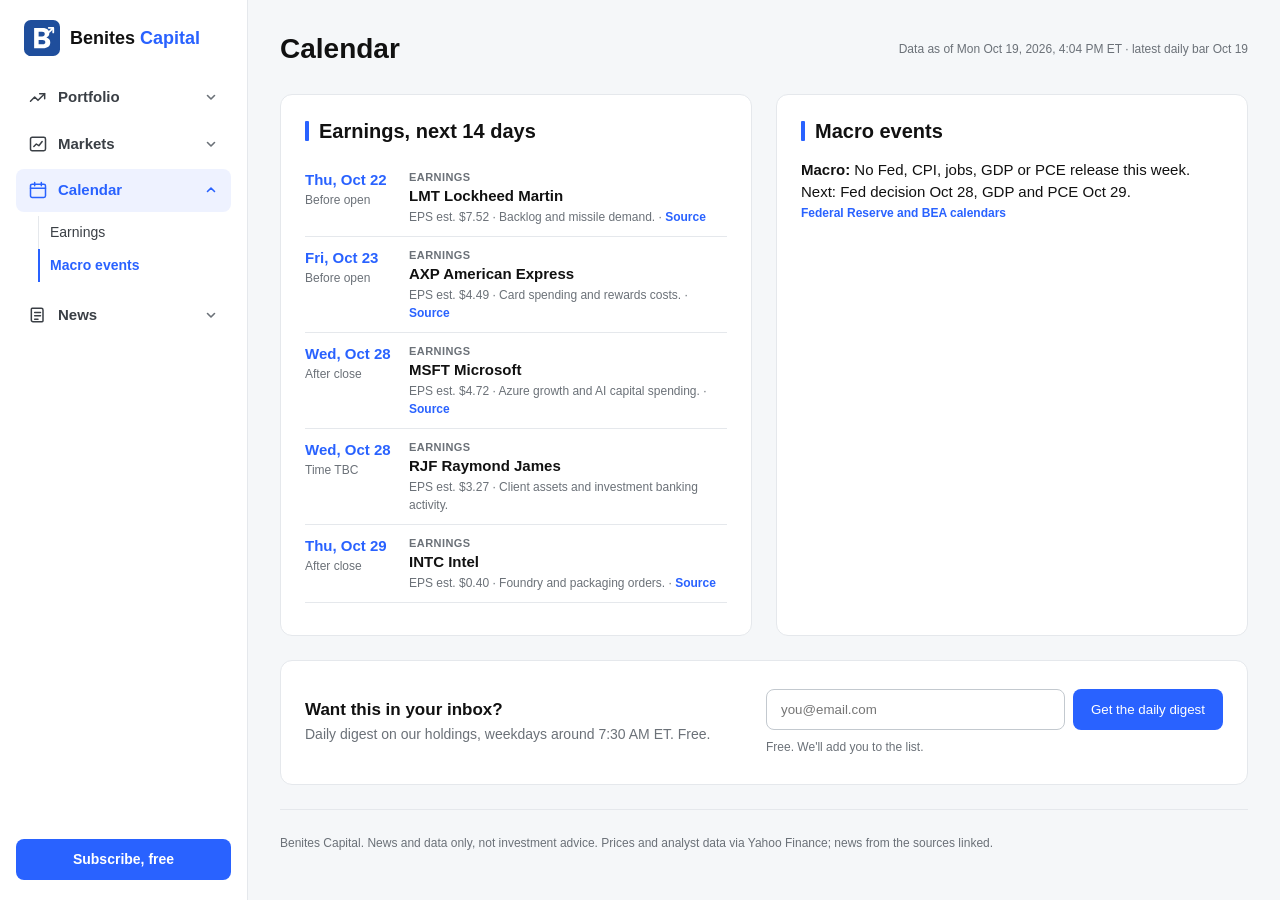
==== commit 47406329: "Fix portfolio return method; benchmark/holdings chip rows" ====
--- a/calendar.html
+++ b/calendar.html
@@ -1,5 +1,5 @@
 <!doctype html><html lang="en"><head><meta charset="utf-8"><meta name="viewport" content="width=device-width,initial-scale=1">
-<link rel="icon" href="data:,"><title>Calendar | Benites Capital</title><link rel="stylesheet" href="styles.css?v=202610191554"></head><body>
+<link rel="icon" href="data:,"><title>Calendar | Benites Capital</title><link rel="stylesheet" href="styles.css?v=202610191604"></head><body>
 <div class="mtop"><a class="logo" href="index.html"><svg viewBox="0 0 64 64" width="36" height="36" aria-hidden="true"><rect x="0" y="0" width="64" height="64" rx="12" fill="#1F4E9C"/>
 <path d="M18 14h15c7.5 0 12 3.8 12 9.6 0 3.7-2 6.4-5.2 7.6 4.2 1 6.9 4.2 6.9 8.6 0 6.4-4.9 10.2-12.9 10.2H18z
 M26 21v8.2h6.2c3 0 4.7-1.5 4.7-4.1s-1.7-4.1-4.7-4.1zM26 35.6v7.6h7c3.1 0 4.9-1.4 4.9-3.8s-1.8-3.8-4.9-3.8z" fill="#FFFFFF"/>
@@ -19,4 +19,4 @@
 <section class="card cta sm" id="s-sub2"><div class="ct"><h3>Want this in your inbox?</h3><p>Daily digest on our holdings, weekdays around 7:30 AM ET. Free.</p></div><form class="subf" data-sub novalidate><input type="email" name="email" placeholder="you@email.com" aria-label="Email address" autocomplete="email" required><button type="submit">Get the daily digest</button><div class="msg" aria-live="polite">Free. We'll add you to the list.</div></form></section>
 <footer>Benites Capital. News and data only, not investment advice. Prices and analyst data via Yahoo Finance; news from the sources linked.</footer>
 </main></div><div class="scrim"></div>
-<script src="data.js?v=202610191554"></script><script src="app.js?v=202610191554"></script></body></html>+<script src="data.js?v=202610191604"></script><script src="app.js?v=202610191604"></script></body></html>
--- a/styles.css
+++ b/styles.css
@@ -141,3 +141,5 @@
 .hamb span,.hamb span:before,.hamb span:after{display:block;width:18px;height:2px;background:var(--ink);border-radius:1px;content:""}
 .hamb span{position:relative}.hamb span:before{position:absolute;top:-6px}.hamb span:after{position:absolute;top:6px}
 body.drawer .hamb span{background:transparent}body.drawer .hamb span:before{top:0;transform:rotate(45deg)}body.drawer .hamb span:after{top:0;transform:rotate(-45deg)}
+
+.chiprow{display:flex;flex-wrap:wrap;gap:8px;align-items:center}.chiprow+.chiprow{margin-top:10px}.chl{font-size:12px;font-weight:600;color:var(--mute);margin-right:4px}
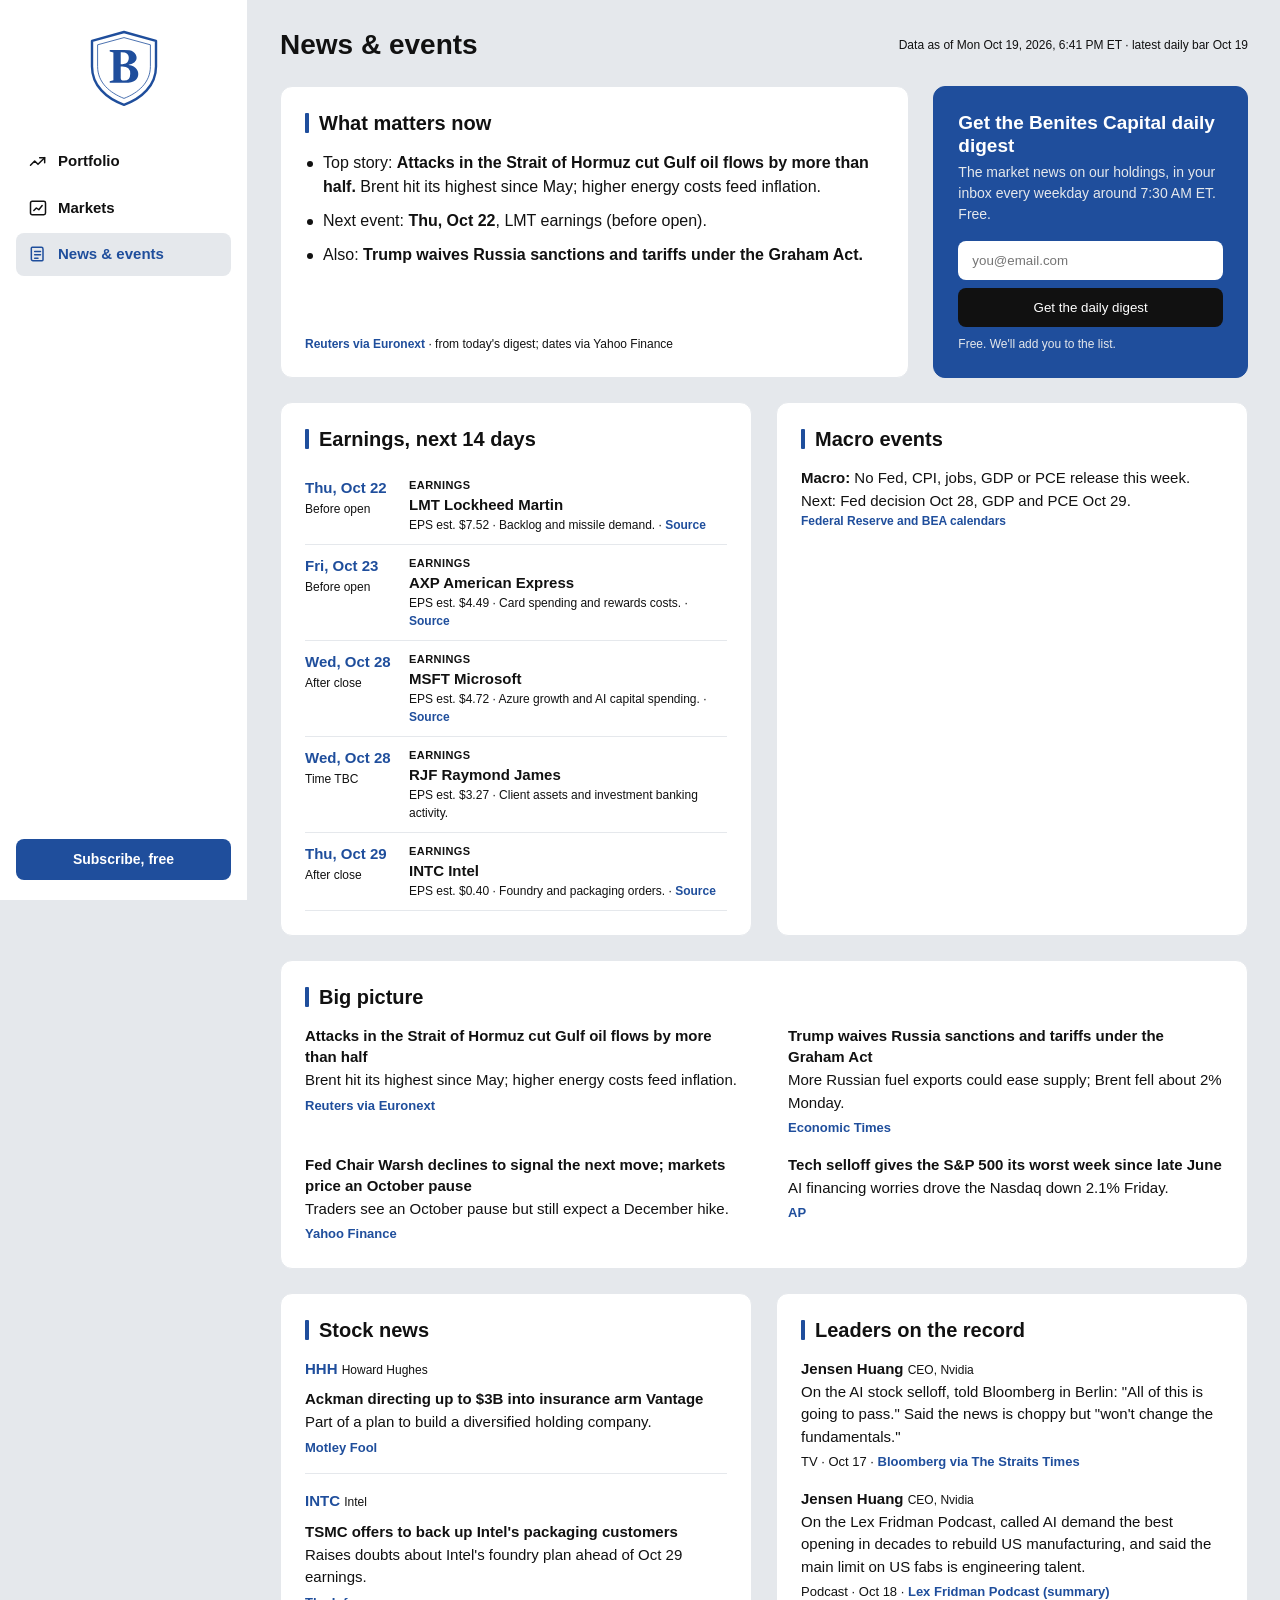
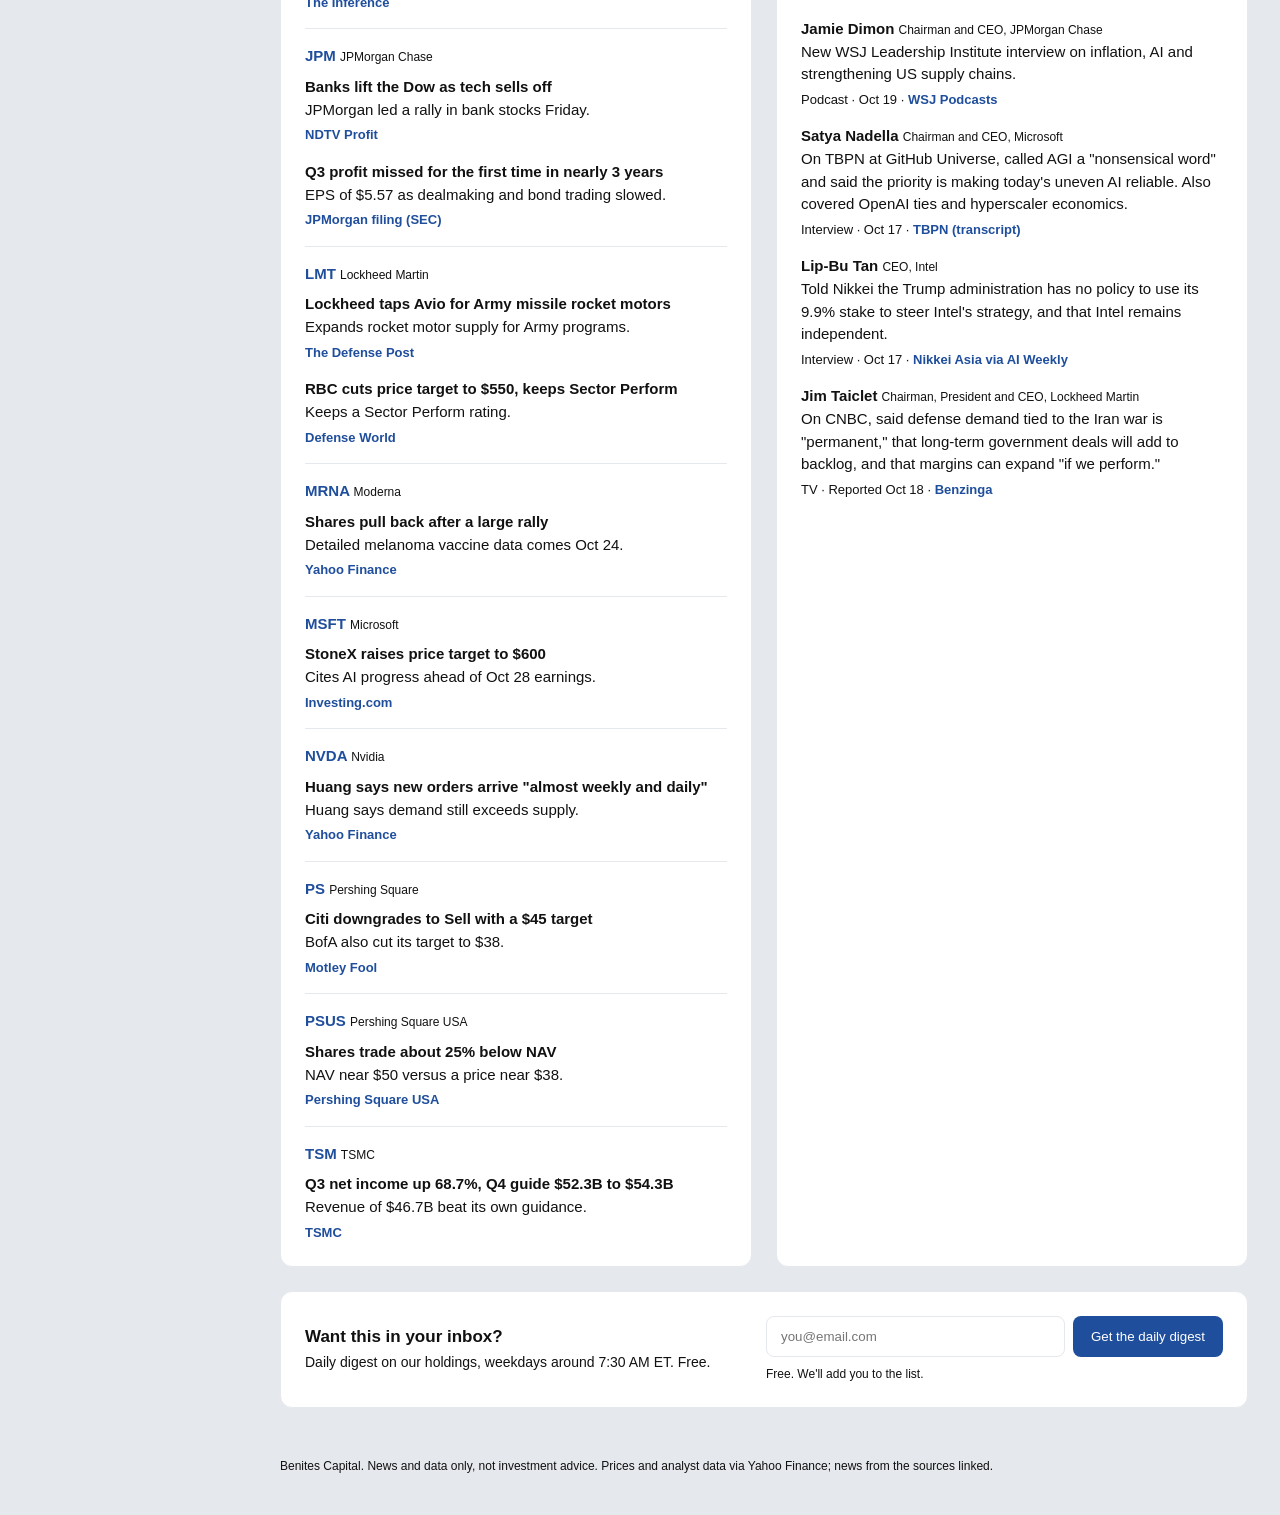
==== commit 4cec88f9: "Shield logo, 4-color palette, unified headers, News & events grid, sidebar" ====
--- a/calendar.html
+++ b/calendar.html
@@ -1,22 +1,3 @@
-<!doctype html><html lang="en"><head><meta charset="utf-8"><meta name="viewport" content="width=device-width,initial-scale=1">
-<link rel="icon" href="data:,"><title>Calendar | Benites Capital</title><link rel="stylesheet" href="styles.css?v=202610191604"></head><body>
-<div class="mtop"><a class="logo" href="index.html"><svg viewBox="0 0 64 64" width="36" height="36" aria-hidden="true"><rect x="0" y="0" width="64" height="64" rx="12" fill="#1F4E9C"/>
-<path d="M18 14h15c7.5 0 12 3.8 12 9.6 0 3.7-2 6.4-5.2 7.6 4.2 1 6.9 4.2 6.9 8.6 0 6.4-4.9 10.2-12.9 10.2H18z
-M26 21v8.2h6.2c3 0 4.7-1.5 4.7-4.1s-1.7-4.1-4.7-4.1zM26 35.6v7.6h7c3.1 0 4.9-1.4 4.9-3.8s-1.8-3.8-4.9-3.8z" fill="#FFFFFF"/>
-<path d="M44 14l8 0 0 8" fill="none" stroke="#FFFFFF" stroke-width="3.2" stroke-linecap="round" stroke-linejoin="round"/>
-<path d="M51.5 14.5L45 21" stroke="#FFFFFF" stroke-width="3.2" stroke-linecap="round"/></svg><span>Benites <b>Capital</b></span></a><button class="hamb" type="button" aria-label="Menu" aria-controls="sb" aria-expanded="false"><span></span></button></div>
-<div class="shell"><aside class="sb" id="sb"><a class="logo" href="index.html"><svg viewBox="0 0 64 64" width="36" height="36" aria-hidden="true"><rect x="0" y="0" width="64" height="64" rx="12" fill="#1F4E9C"/>
-<path d="M18 14h15c7.5 0 12 3.8 12 9.6 0 3.7-2 6.4-5.2 7.6 4.2 1 6.9 4.2 6.9 8.6 0 6.4-4.9 10.2-12.9 10.2H18z
-M26 21v8.2h6.2c3 0 4.7-1.5 4.7-4.1s-1.7-4.1-4.7-4.1zM26 35.6v7.6h7c3.1 0 4.9-1.4 4.9-3.8s-1.8-3.8-4.9-3.8z" fill="#FFFFFF"/>
-<path d="M44 14l8 0 0 8" fill="none" stroke="#FFFFFF" stroke-width="3.2" stroke-linecap="round" stroke-linejoin="round"/>
-<path d="M51.5 14.5L45 21" stroke="#FFFFFF" stroke-width="3.2" stroke-linecap="round"/></svg><span>Benites <b>Capital</b></span></a>
-<nav class="tabs" aria-label="Main"><div class="tab"><div class="trow"><a class="tl" href="index.html"><svg viewBox="0 0 24 24" aria-hidden="true"><path d="M3 17l5-5 4 4 8-8" /><path d="M14 8h6v6" /></svg>Portfolio</a><button class="tx" type="button" aria-label="Show Portfolio sections" aria-expanded="false"><svg viewBox="0 0 10 10" aria-hidden="true"><path d="M1.5 3.5L5 7l3.5-3.5" fill="none" stroke="currentColor" stroke-width="1.6" stroke-linecap="round" stroke-linejoin="round"/></svg></button></div><div class="secs"><a href="index.html#s-port" data-sec="s-port">Holdings</a><a href="index.html#detail" data-sec="detail">Ticker detail</a><a href="index.html#s-perf" data-sec="s-perf">Performance</a><a href="index.html#s-an" data-sec="s-an">Analysts</a></div></div><div class="tab"><div class="trow"><a class="tl" href="markets.html"><svg viewBox="0 0 24 24" aria-hidden="true"><rect x="3" y="4" width="18" height="16" rx="2"/><path d="M7 15l3-3 3 2 4-5"/></svg>Markets</a><button class="tx" type="button" aria-label="Show Markets sections" aria-expanded="false"><svg viewBox="0 0 10 10" aria-hidden="true"><path d="M1.5 3.5L5 7l3.5-3.5" fill="none" stroke="currentColor" stroke-width="1.6" stroke-linecap="round" stroke-linejoin="round"/></svg></button></div><div class="secs"><a href="markets.html#s-top" data-sec="s-top">Top line</a><a href="markets.html#s-snap" data-sec="s-snap">Markets snapshot</a><a href="markets.html#ustc" data-sec="ustc">US Treasuries</a></div></div><div class="tab on open"><div class="trow"><a class="tl" href="calendar.html" aria-current="page"><svg viewBox="0 0 24 24" aria-hidden="true"><rect x="3" y="5" width="18" height="16" rx="2"/><path d="M3 10h18M8 3v4M16 3v4"/></svg>Calendar</a><button class="tx" type="button" aria-label="Show Calendar sections" aria-expanded="true"><svg viewBox="0 0 10 10" aria-hidden="true"><path d="M1.5 3.5L5 7l3.5-3.5" fill="none" stroke="currentColor" stroke-width="1.6" stroke-linecap="round" stroke-linejoin="round"/></svg></button></div><div class="secs"><a href="#s-earn" data-sec="s-earn">Earnings</a><a href="#s-macro" data-sec="s-macro">Macro events</a></div></div><div class="tab"><div class="trow"><a class="tl" href="news.html"><svg viewBox="0 0 24 24" aria-hidden="true"><path d="M5 4h11a2 2 0 012 2v13a1 1 0 01-1 1H6a2 2 0 01-2-2V5a1 1 0 011-1z"/><path d="M8 9h7M8 13h7M8 17h4"/></svg>News</a><button class="tx" type="button" aria-label="Show News sections" aria-expanded="false"><svg viewBox="0 0 10 10" aria-hidden="true"><path d="M1.5 3.5L5 7l3.5-3.5" fill="none" stroke="currentColor" stroke-width="1.6" stroke-linecap="round" stroke-linejoin="round"/></svg></button></div><div class="secs"><a href="news.html#s-big" data-sec="s-big">Big picture</a><a href="news.html#s-stock" data-sec="s-stock">Stock news</a><a href="news.html#s-lead" data-sec="s-lead">Leaders on the record</a></div></div></nav><a class="btn sbb" href="#s-sub">Subscribe, free</a></aside>
-<main class="grid">
-<div class="ph"><h1>Calendar</h1><span class="cap" id="asof"></span></div>
-<div class="grid c2">
-<section class="card" id="s-earn"><h2>Earnings, next 14 days</h2><table class="cal" id="cal"><tbody></tbody></table></section>
-<section class="card" id="s-macro"><h2>Macro events</h2><table class="cal" id="macrocal"><tbody></tbody></table><div id="macro"></div></section></div>
-<section class="card cta sm" id="s-sub2"><div class="ct"><h3>Want this in your inbox?</h3><p>Daily digest on our holdings, weekdays around 7:30 AM ET. Free.</p></div><form class="subf" data-sub novalidate><input type="email" name="email" placeholder="you@email.com" aria-label="Email address" autocomplete="email" required><button type="submit">Get the daily digest</button><div class="msg" aria-live="polite">Free. We'll add you to the list.</div></form></section>
-<footer>Benites Capital. News and data only, not investment advice. Prices and analyst data via Yahoo Finance; news from the sources linked.</footer>
-</main></div><div class="scrim"></div>
-<script src="data.js?v=202610191604"></script><script src="app.js?v=202610191604"></script></body></html>+<!doctype html><html lang="en"><head><meta charset="utf-8"><title>Moved | Benites Capital</title><link rel="canonical" href="news.html">
+<meta http-equiv="refresh" content="0; url=news.html"><script>location.replace("news.html"+location.hash)</script></head>
+<body style="font-family:-apple-system,Helvetica,Arial,sans-serif;padding:40px">This page moved. <a href="news.html">Continue to Benites Capital</a>.</body></html>
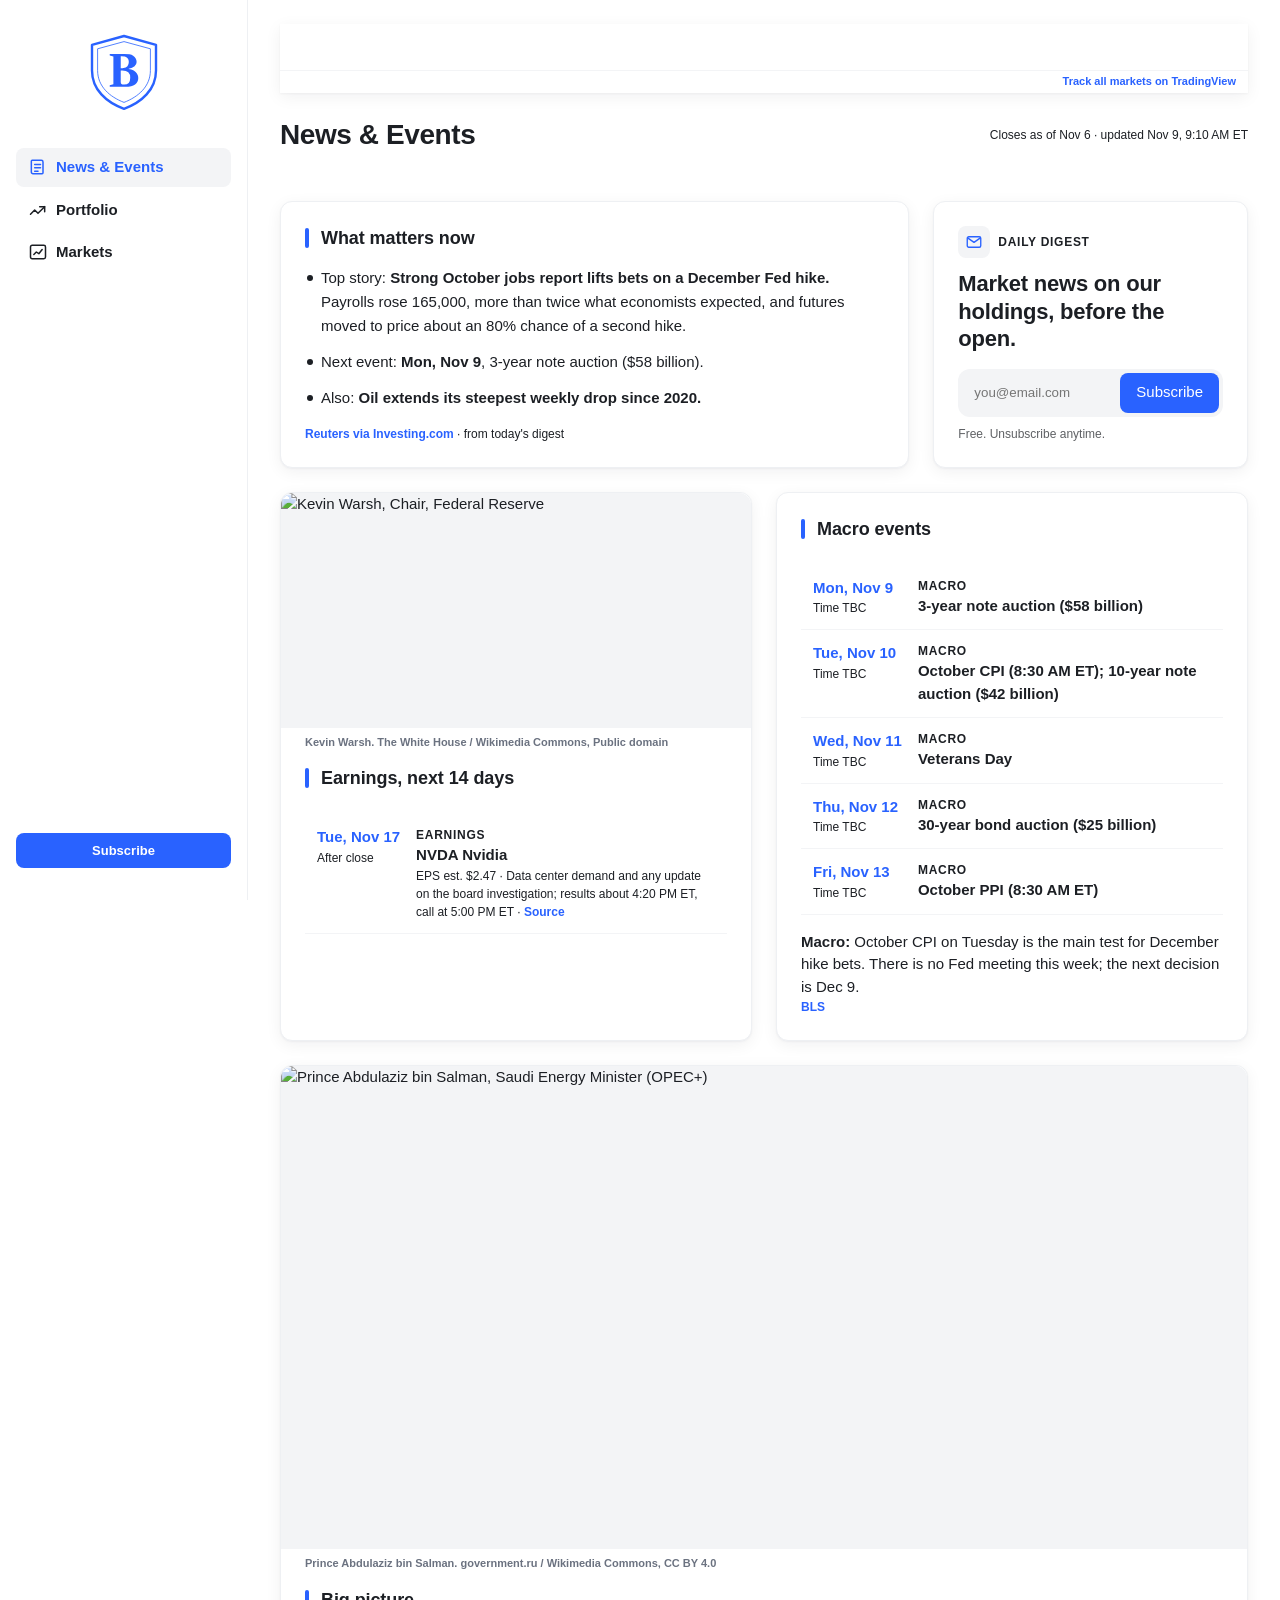
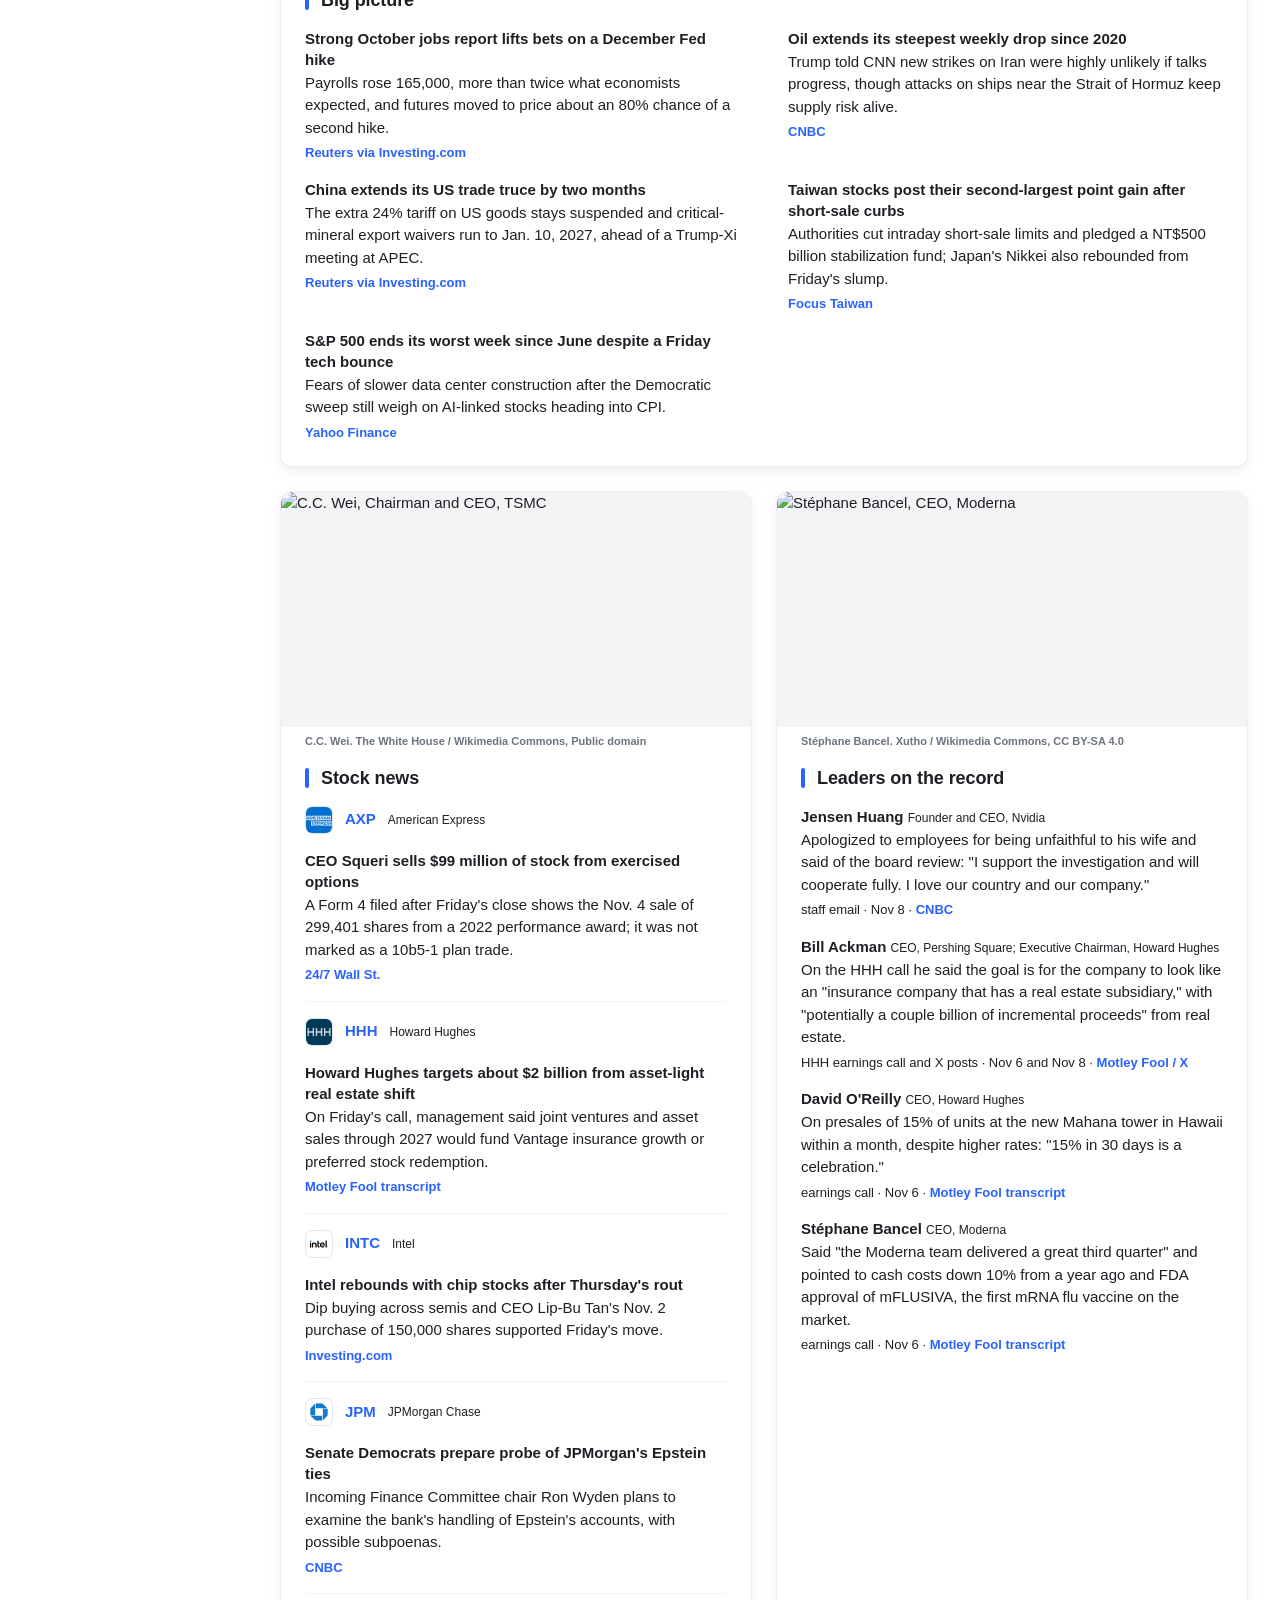
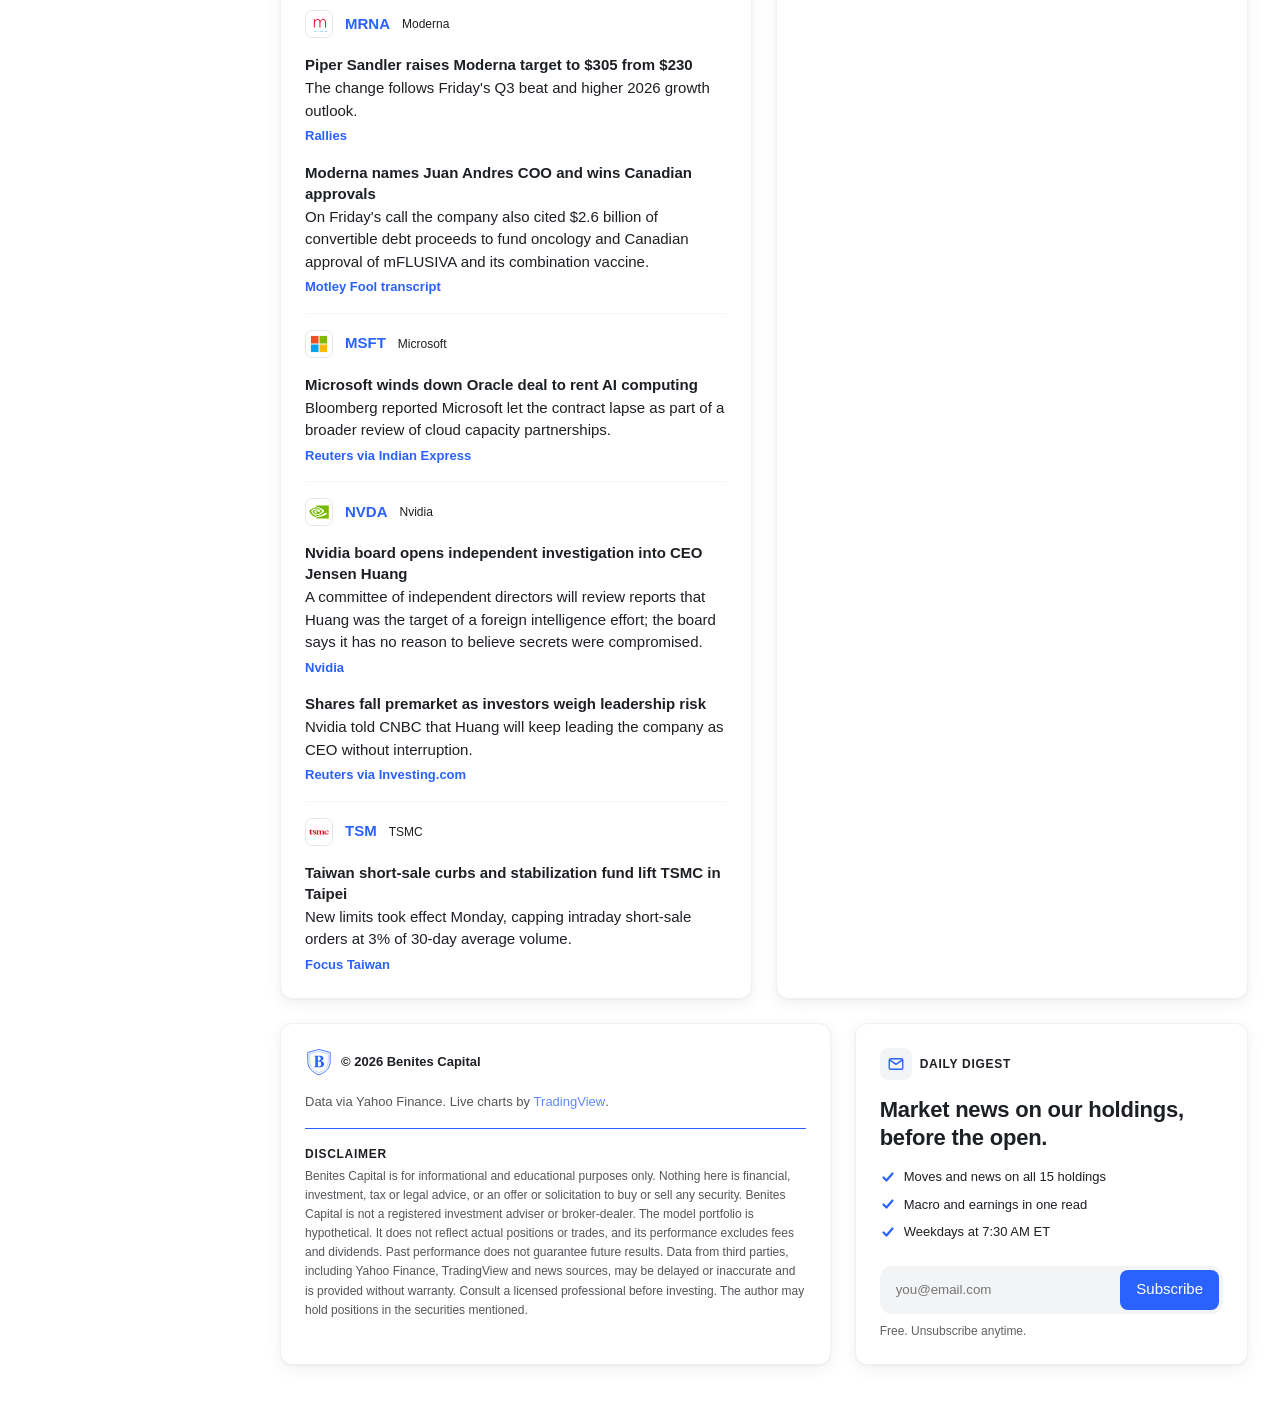
==== commit 3b1ca21c: "Daily refresh 2026-11-09" ====
--- a/calendar.html
+++ b/calendar.html
@@ -1,3 +1,3 @@
 <!doctype html><html lang="en"><head><meta charset="utf-8"><title>Moved | Benites Capital</title><link rel="canonical" href="news.html">
-<meta http-equiv="refresh" content="0; url=news.html"><script>location.replace("news.html"+location.hash)</script></head>
+<meta http-equiv="refresh" content="0; url=news.html"><script>var t=new URLSearchParams(location.search).get("t");location.replace("news.html"+(t?"#"+encodeURIComponent(t.toUpperCase()):location.hash))</script></head>
 <body style="font-family:-apple-system,Helvetica,Arial,sans-serif;padding:40px">This page moved. <a href="news.html">Continue to Benites Capital</a>.</body></html>
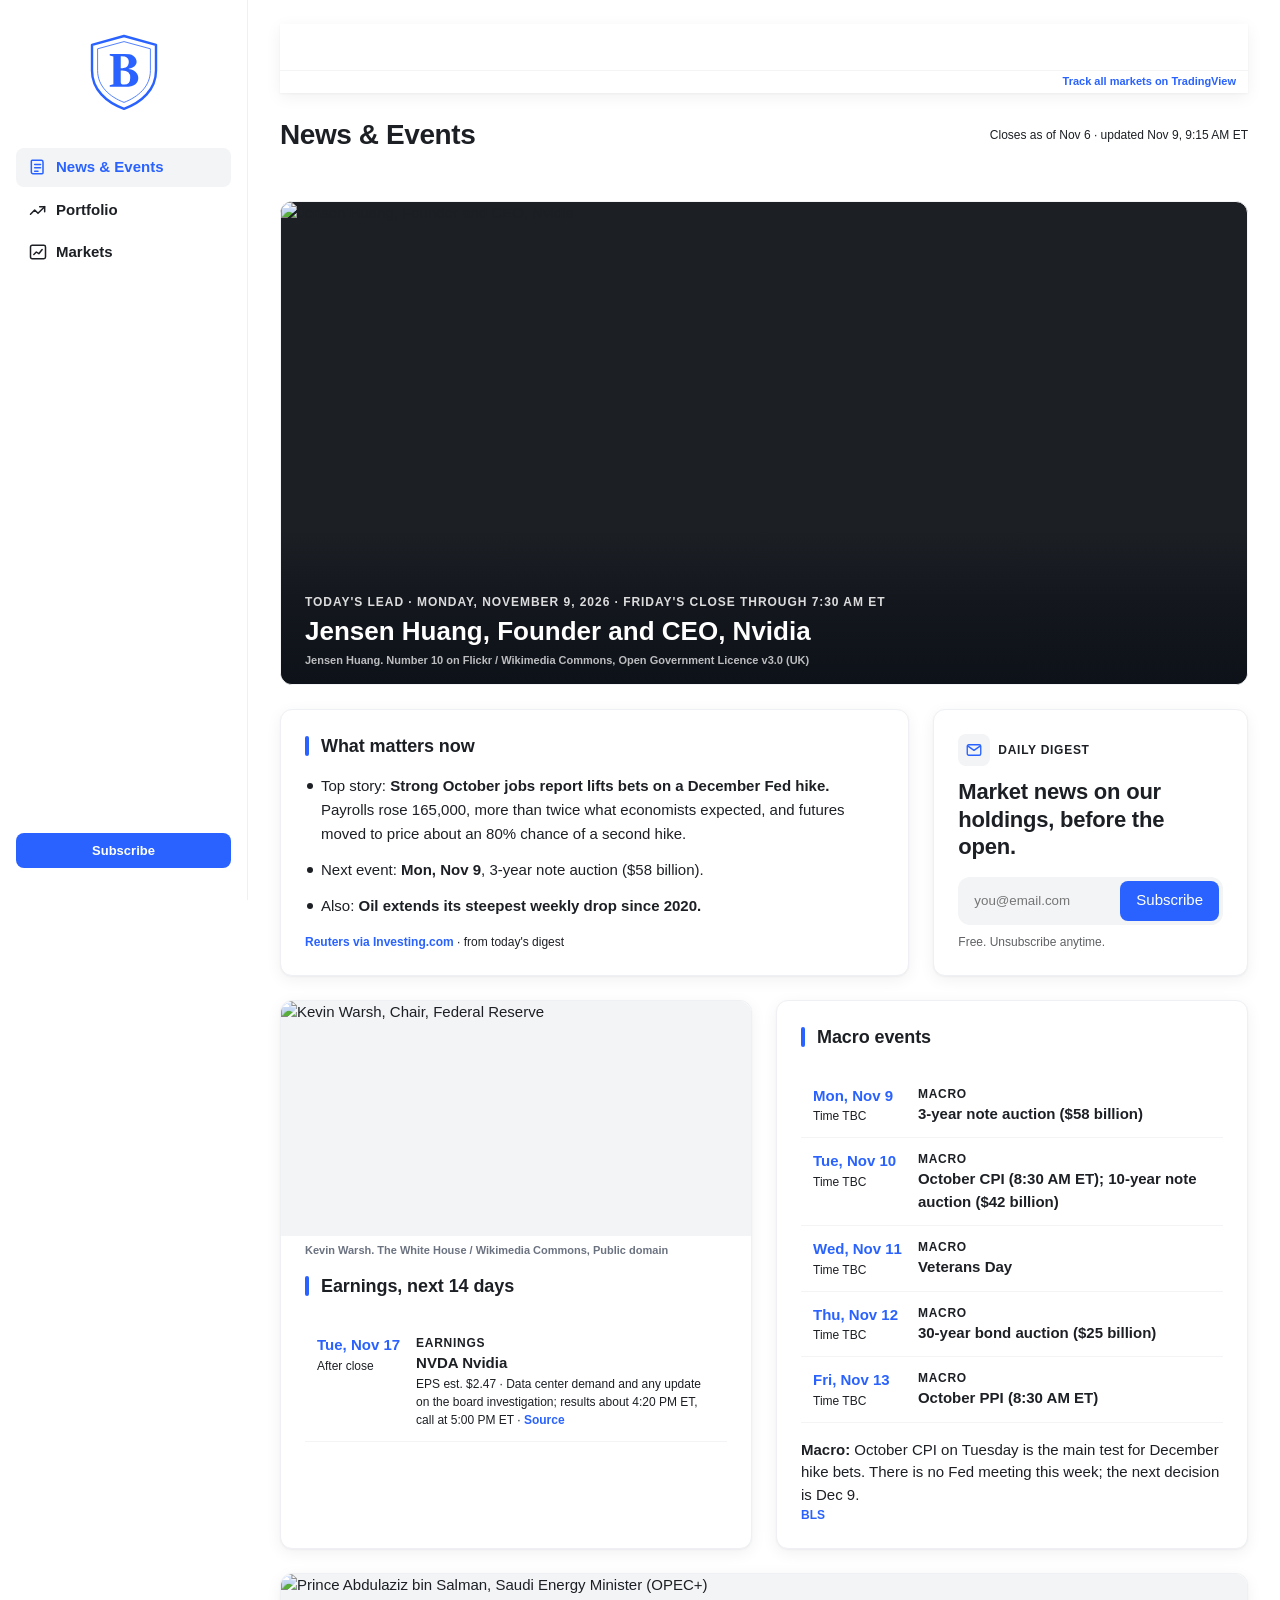
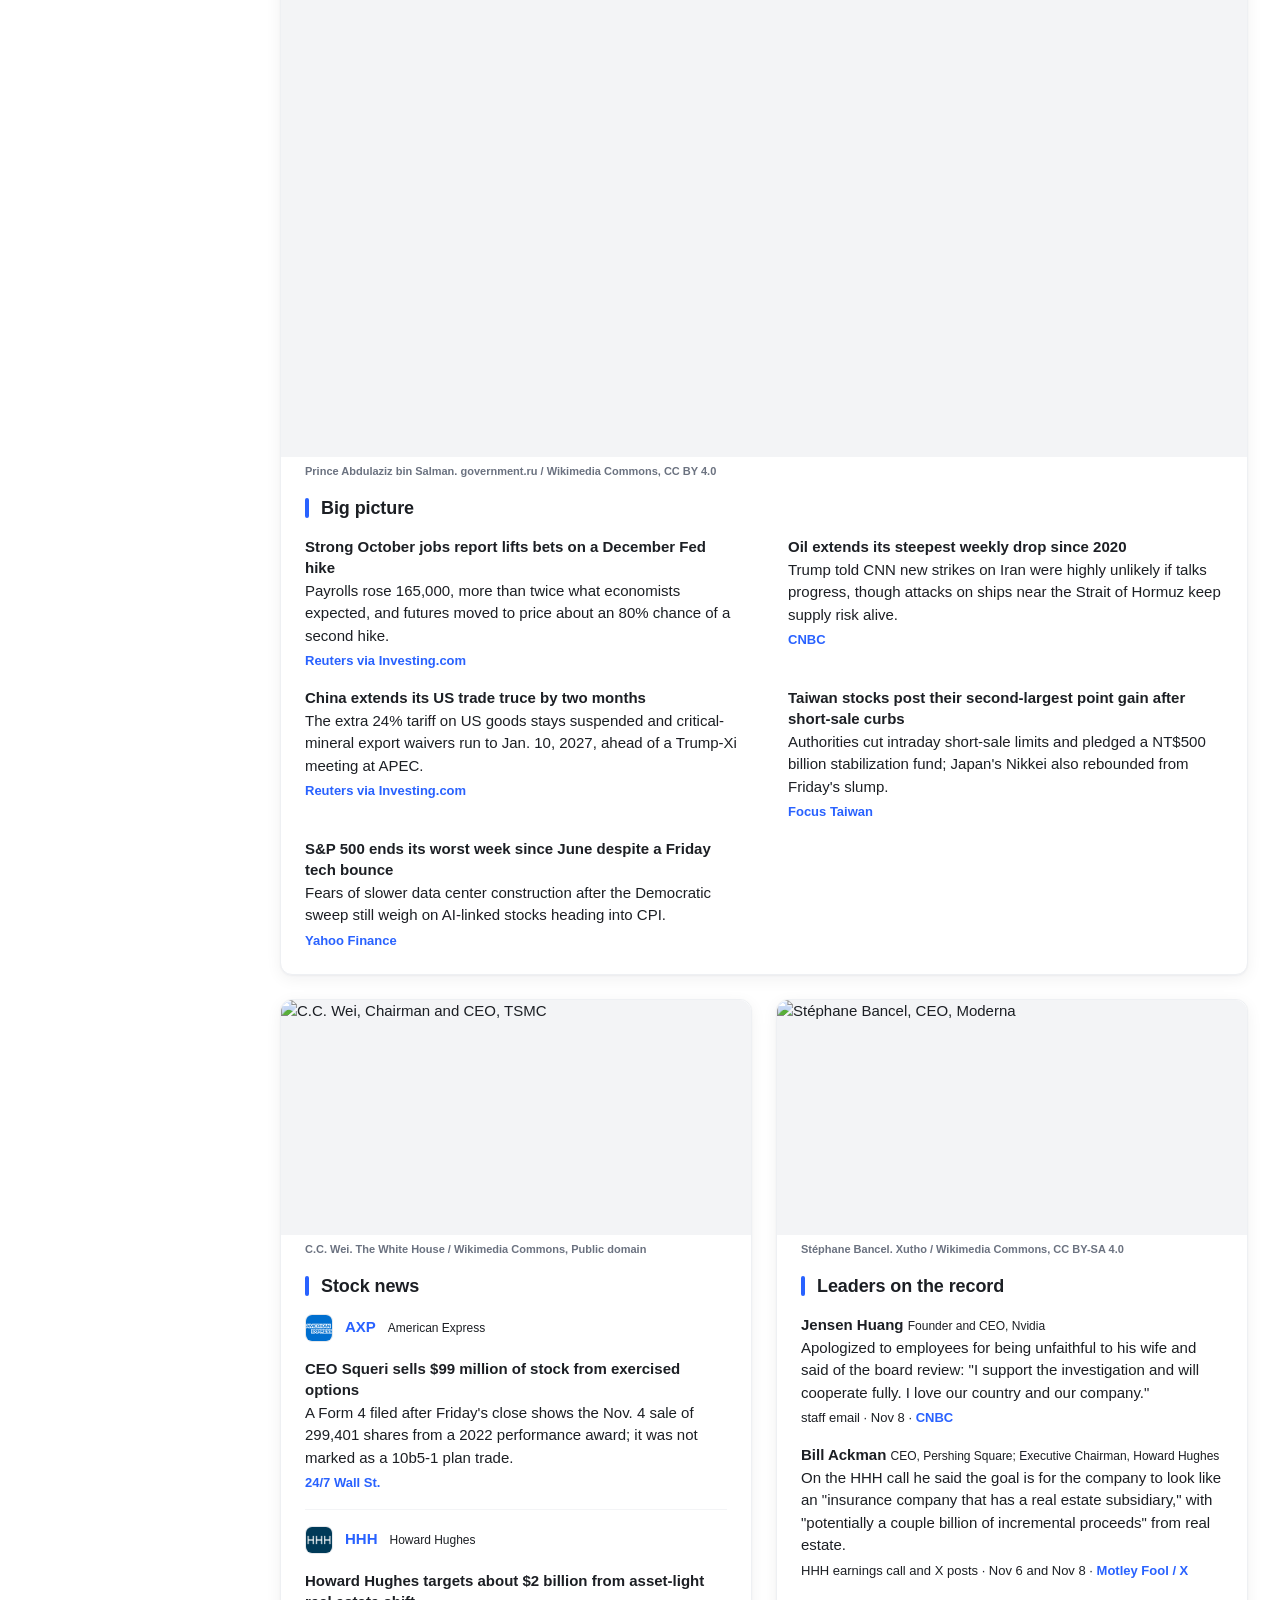
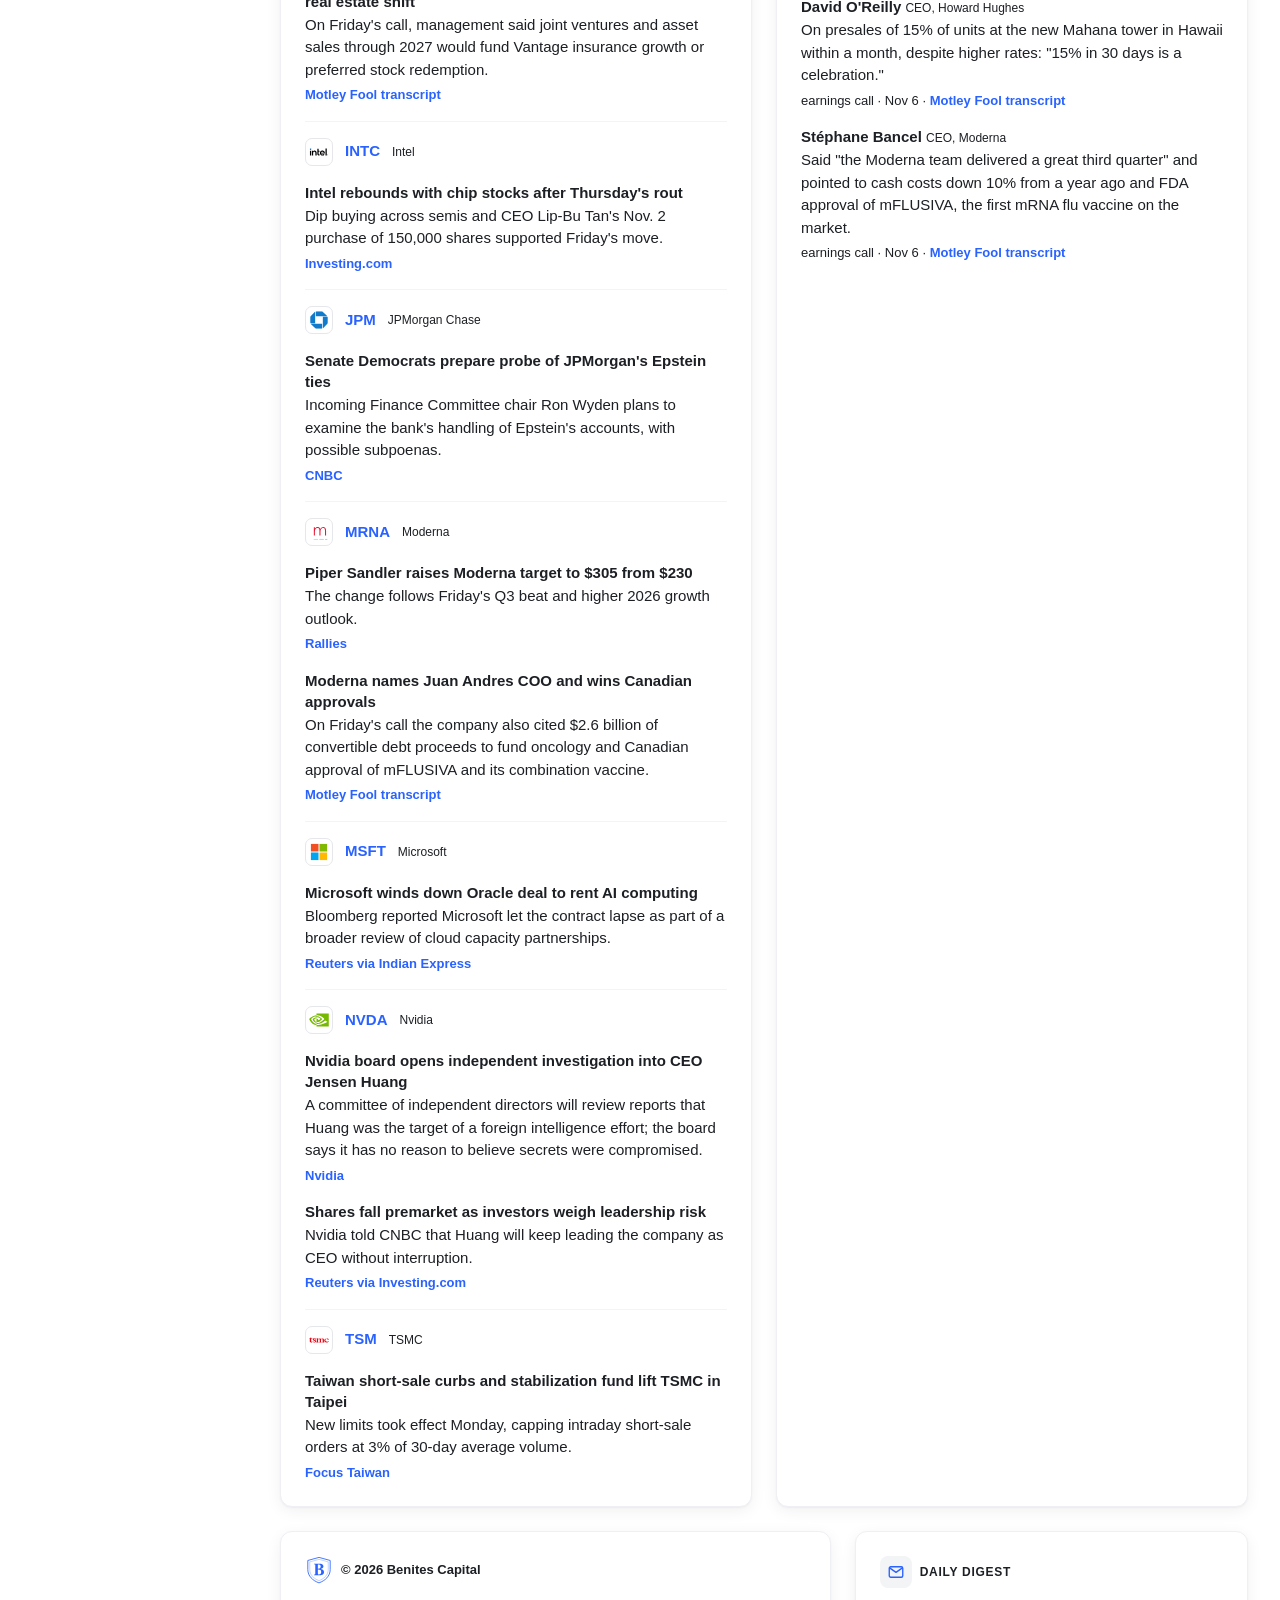
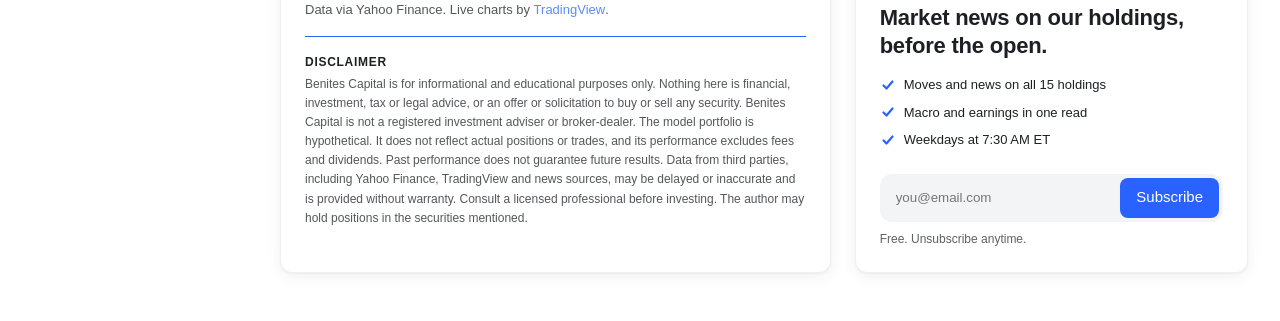
==== commit 532e8f13: "Daily refresh 2026-11-09" ====
--- a/calendar.html
+++ b/calendar.html
@@ -1,3 +1,3 @@
-<!doctype html><html lang="en"><head><meta charset="utf-8"><title>Moved | Benites Capital</title><link rel="canonical" href="news.html">
-<meta http-equiv="refresh" content="0; url=news.html"><script>var t=new URLSearchParams(location.search).get("t");location.replace("news.html"+(t?"#"+encodeURIComponent(t.toUpperCase()):location.hash))</script></head>
-<body style="font-family:-apple-system,Helvetica,Arial,sans-serif;padding:40px">This page moved. <a href="news.html">Continue to Benites Capital</a>.</body></html>+<!doctype html><html lang="en"><head><meta charset="utf-8"><title>Moved | Benites Capital</title><link rel="canonical" href="index.html">
+<meta http-equiv="refresh" content="0; url=index.html"><script>var t=new URLSearchParams(location.search).get("t");location.replace("index.html"+(t?"#"+encodeURIComponent(t.toUpperCase()):location.hash))</script></head>
+<body style="font-family:-apple-system,Helvetica,Arial,sans-serif;padding:40px">This page moved. <a href="index.html">Continue to Benites Capital</a>.</body></html>
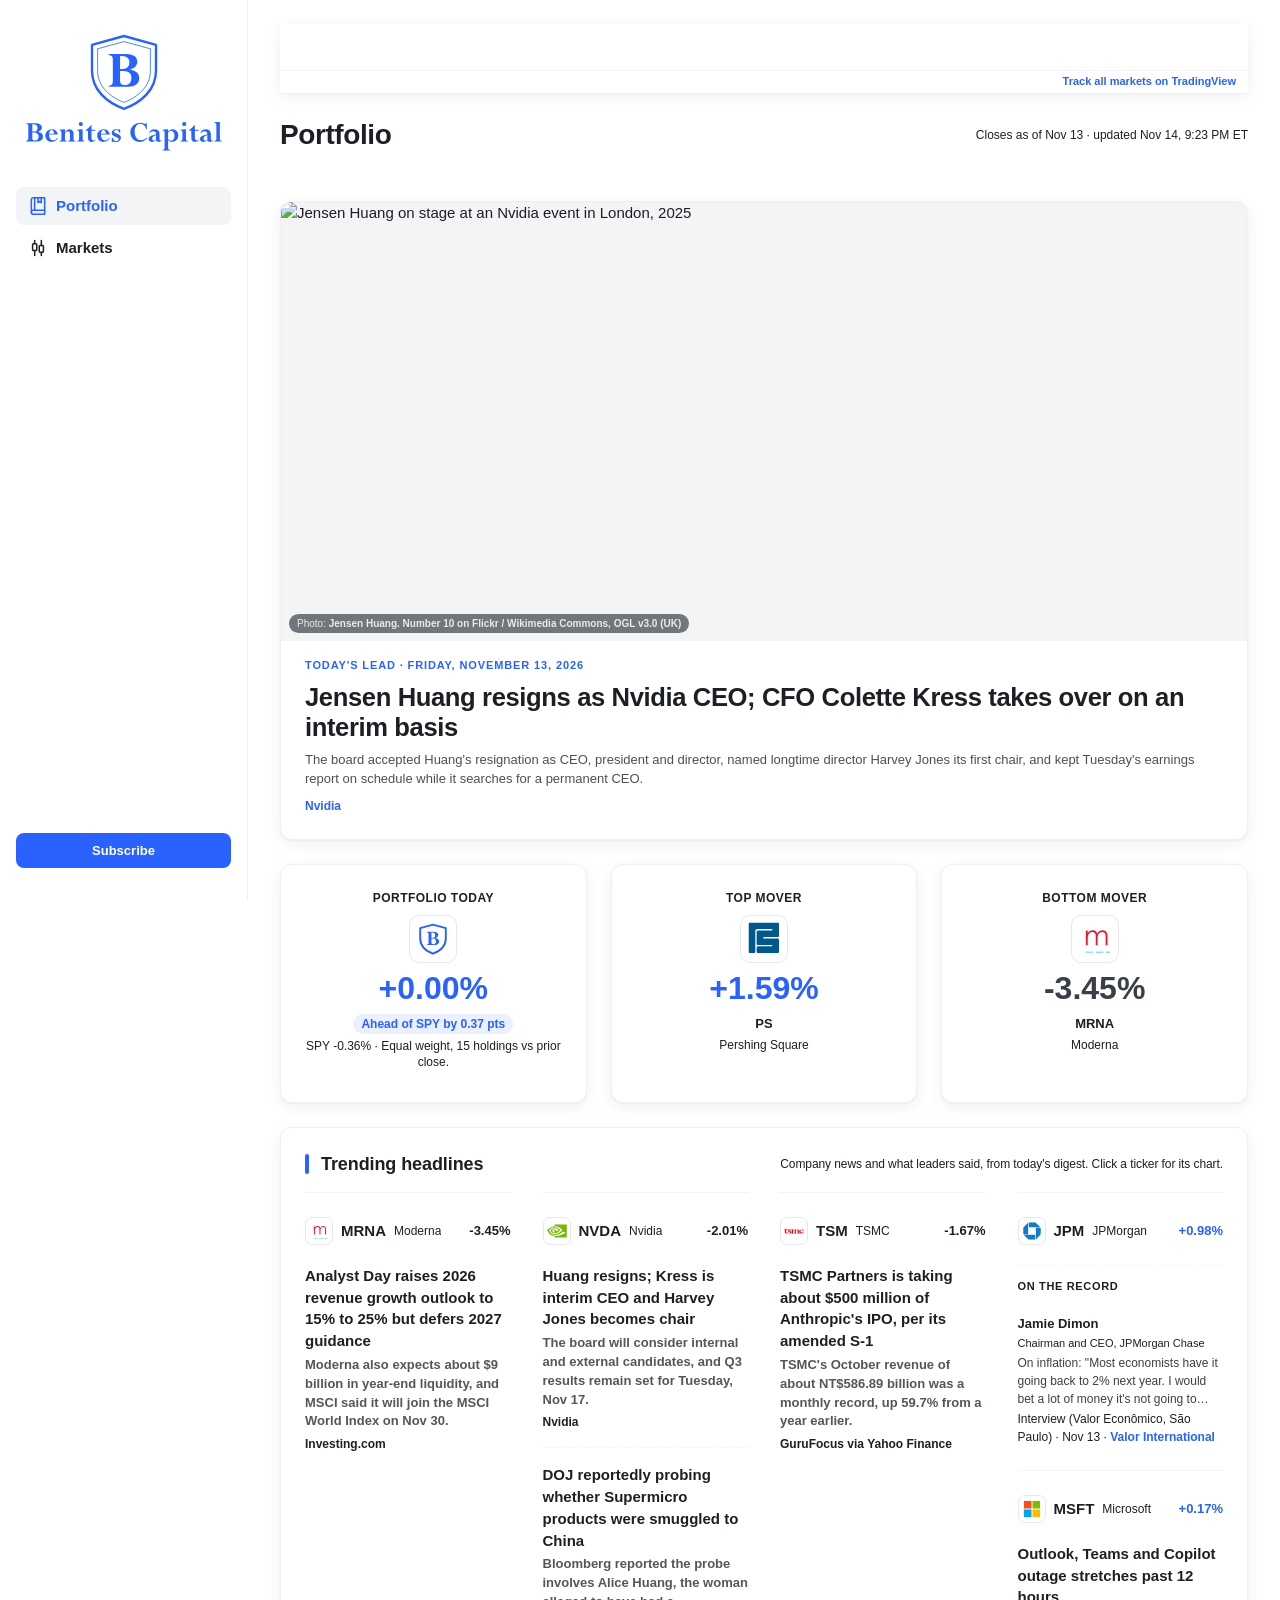
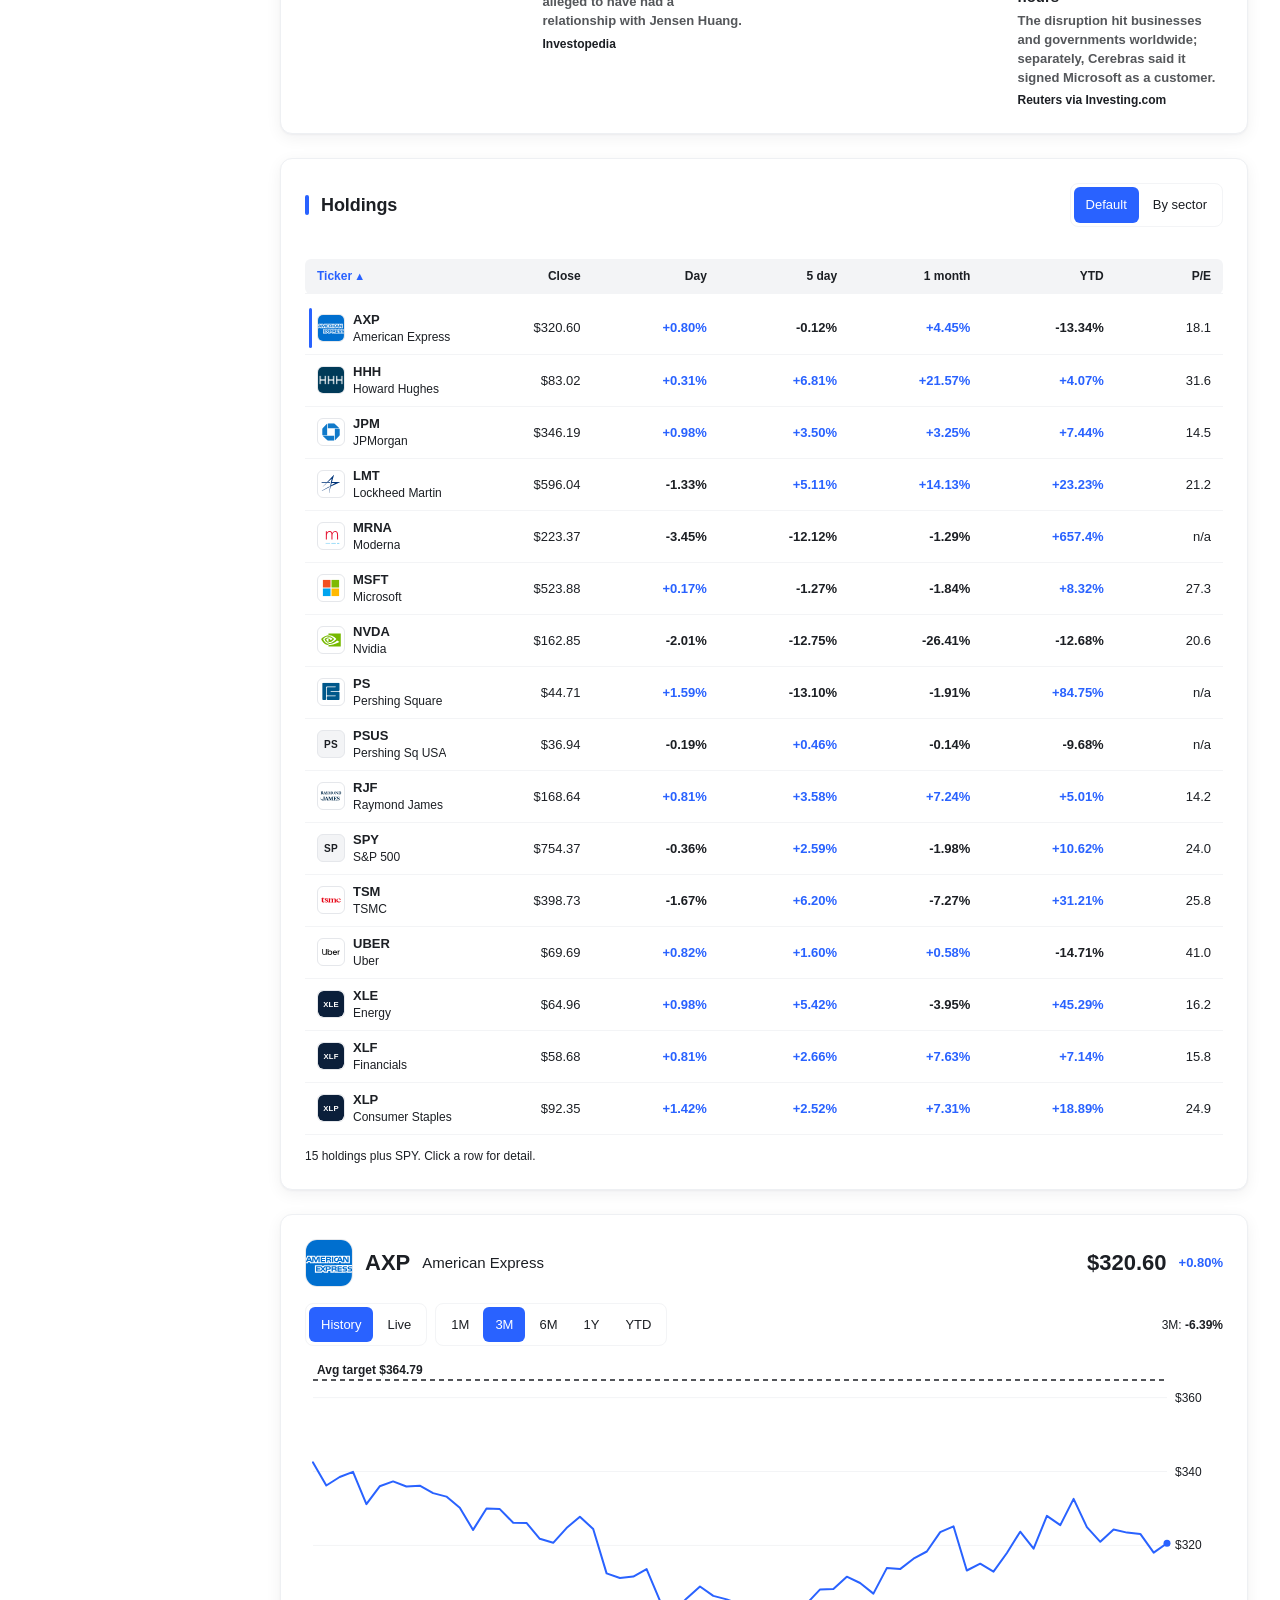
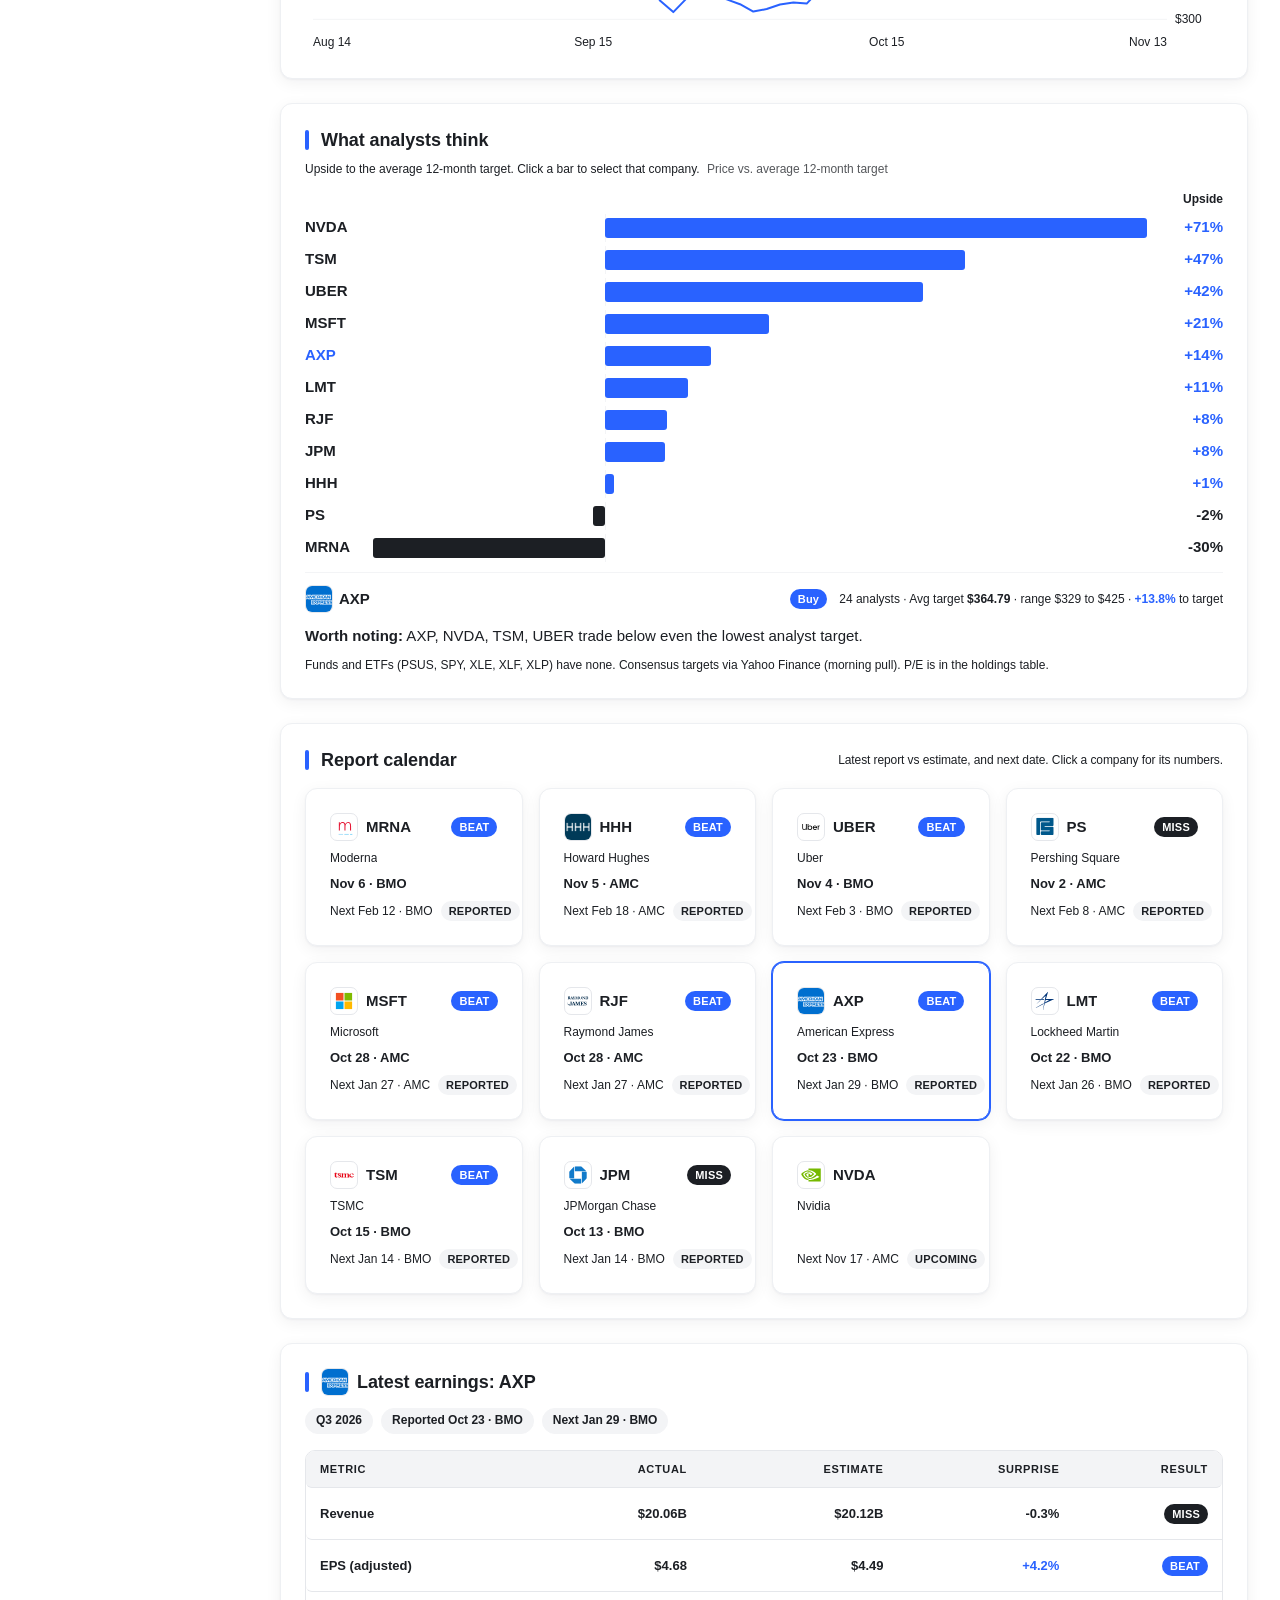
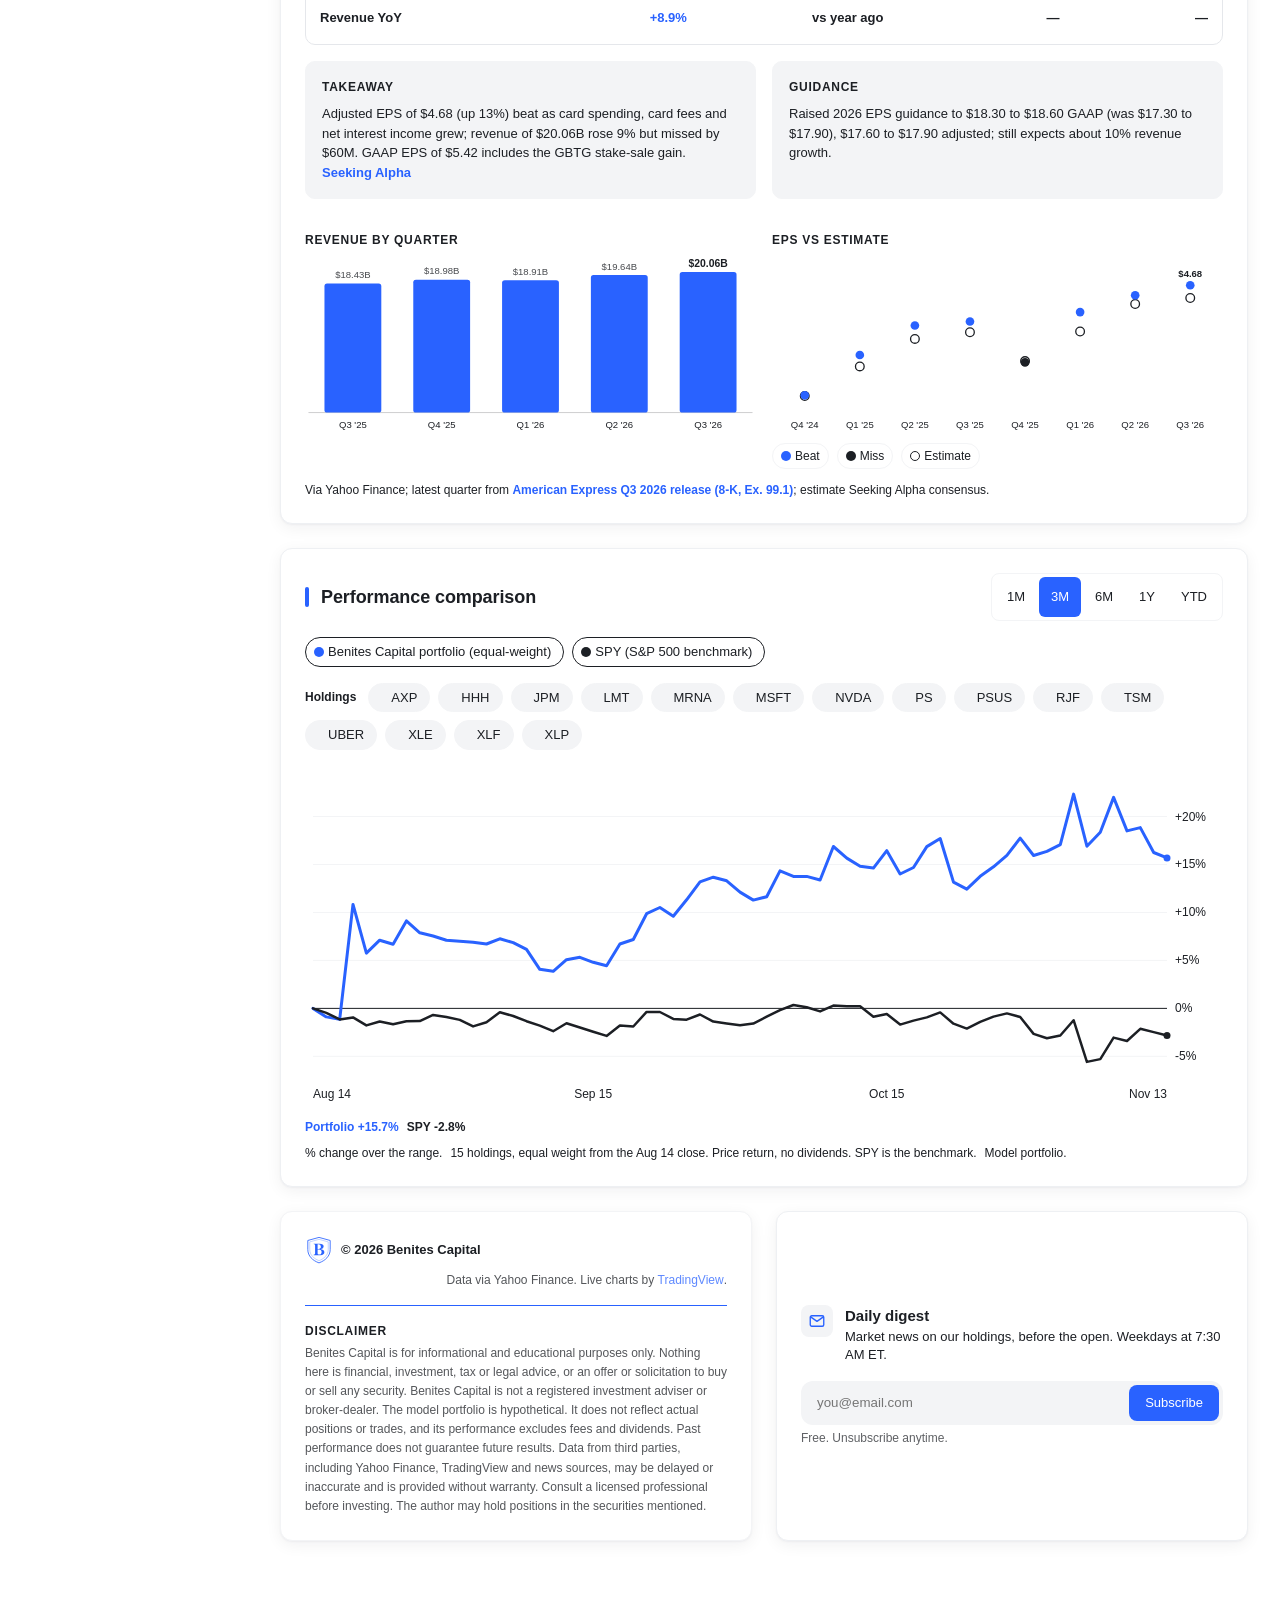
==== commit 10fc0b77: "Perpetua Bold brand: sidebar shield + wordmark lockup, footer crest, favicon; og/twitter link-previe" ====
--- a/calendar.html
+++ b/calendar.html
@@ -1,3 +1,3 @@
-<!doctype html><html lang="en"><head><meta charset="utf-8"><title>Moved | Benites Capital</title><link rel="canonical" href="index.html">
+<!doctype html><html lang="en"><head><meta charset="utf-8"><title>Moved | Benites Capital</title><link rel="canonical" href="index.html"><meta name="description" content="Daily market news on the Benites Capital model portfolio, before the open. Weekdays at 7:30 AM ET."><meta property="og:type" content="website"><meta property="og:site_name" content="Benites Capital"><meta property="og:title" content="Benites Capital"><meta property="og:description" content="Daily market news on the Benites Capital model portfolio, before the open. Weekdays at 7:30 AM ET."><meta property="og:url" content="https://www.benitescapital.com/"><meta property="og:image" content="https://www.benitescapital.com/og-cover-perpetua.png"><meta property="og:image:secure_url" content="https://www.benitescapital.com/og-cover-perpetua.png"><meta property="og:image:type" content="image/png"><meta property="og:image:width" content="1200"><meta property="og:image:height" content="627"><meta property="og:image:alt" content="Benites Capital"><meta name="twitter:card" content="summary_large_image"><meta name="twitter:title" content="Benites Capital"><meta name="twitter:description" content="Daily market news on the Benites Capital model portfolio, before the open. Weekdays at 7:30 AM ET."><meta name="twitter:image" content="https://www.benitescapital.com/og-cover-perpetua.png">
 <meta http-equiv="refresh" content="0; url=index.html"><script>var t=new URLSearchParams(location.search).get("t");location.replace("index.html"+(t?"#"+encodeURIComponent(t.toUpperCase()):location.hash))</script></head>
 <body style="font-family:-apple-system,Helvetica,Arial,sans-serif;padding:40px">This page moved. <a href="index.html">Continue to Benites Capital</a>.</body></html>
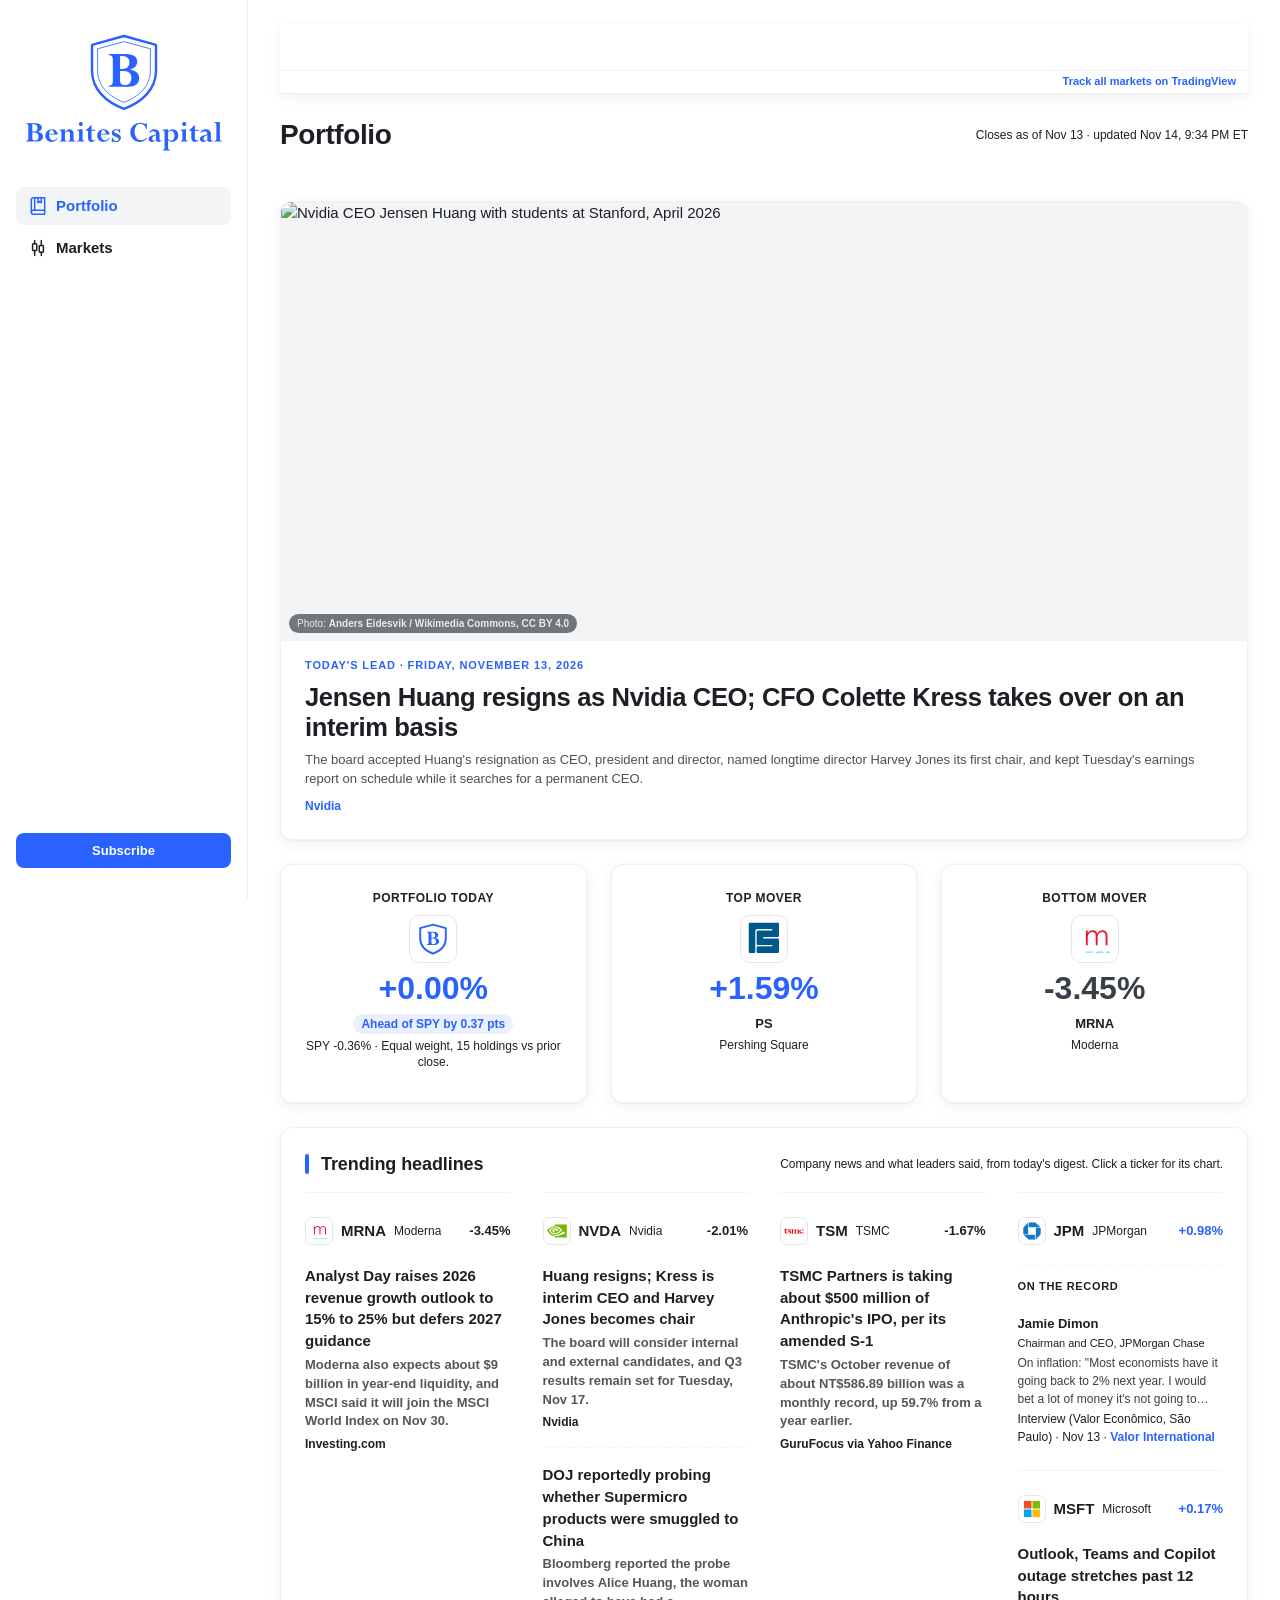
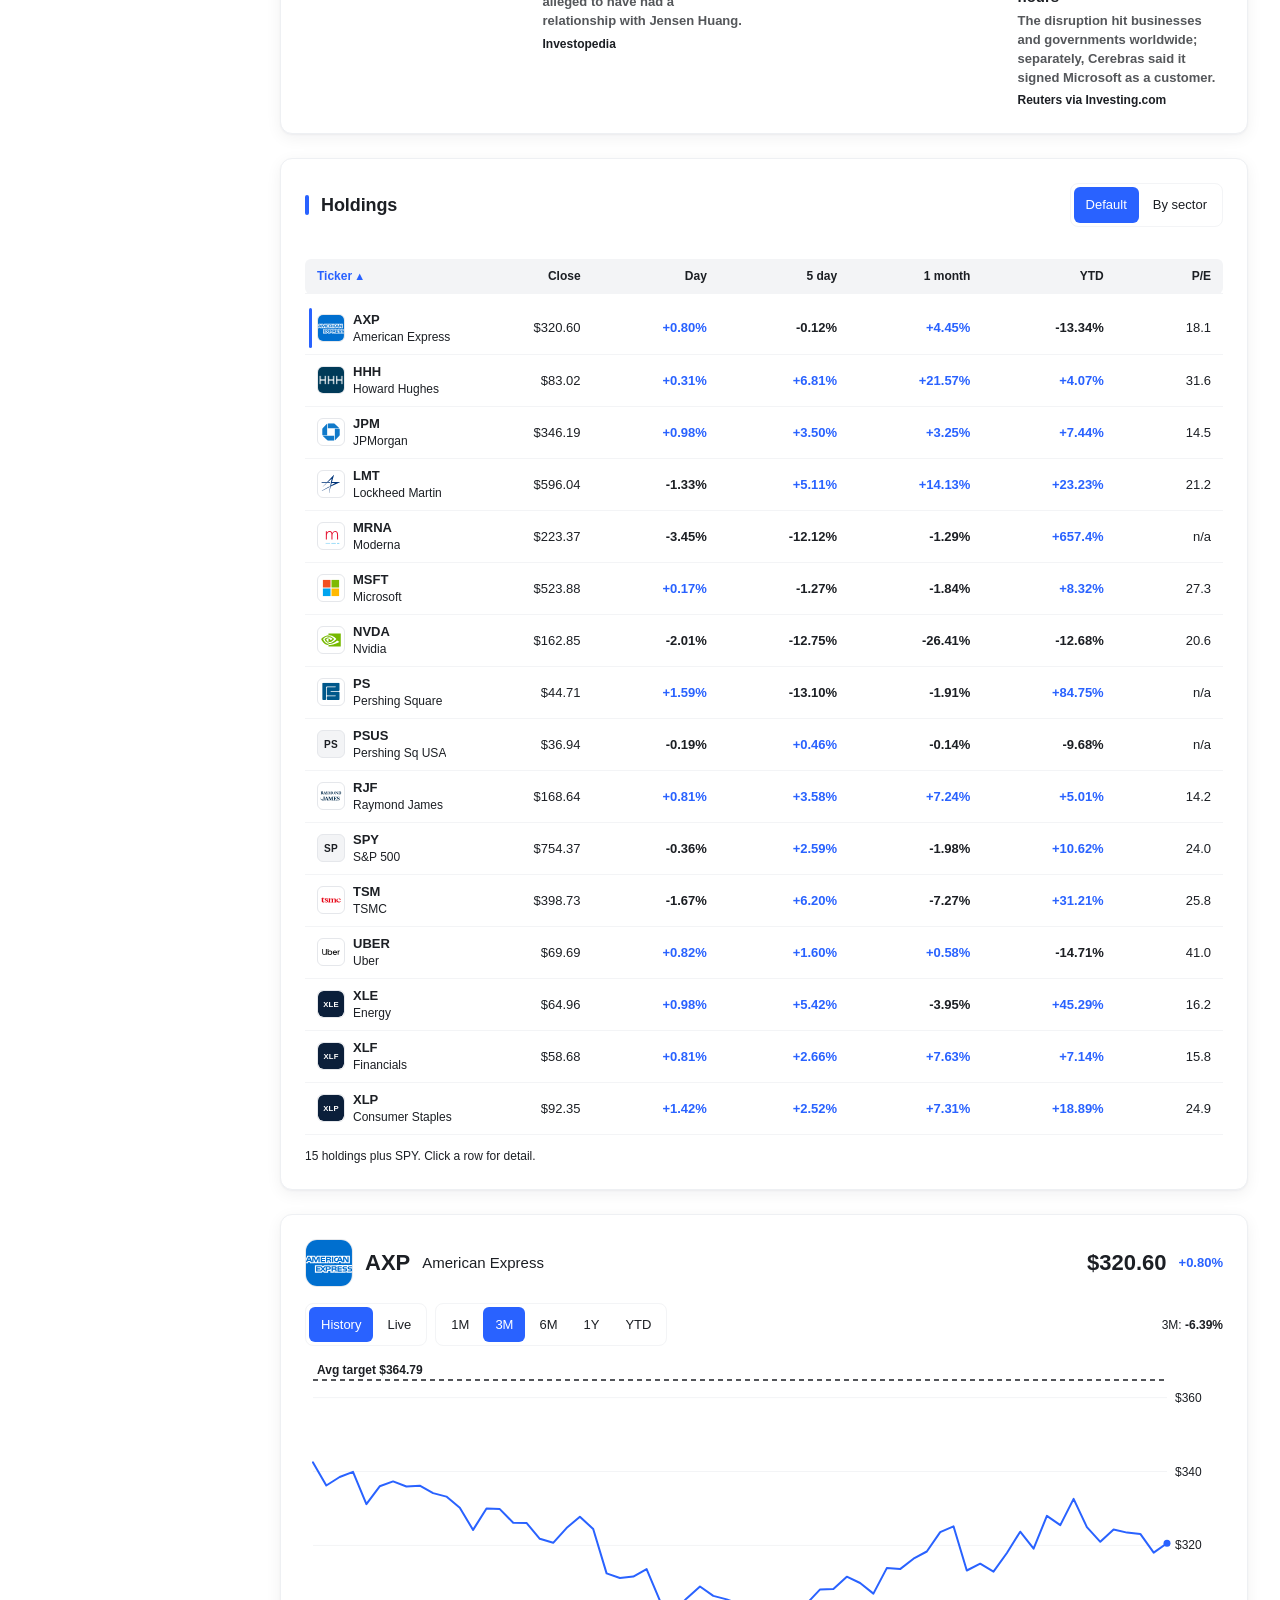
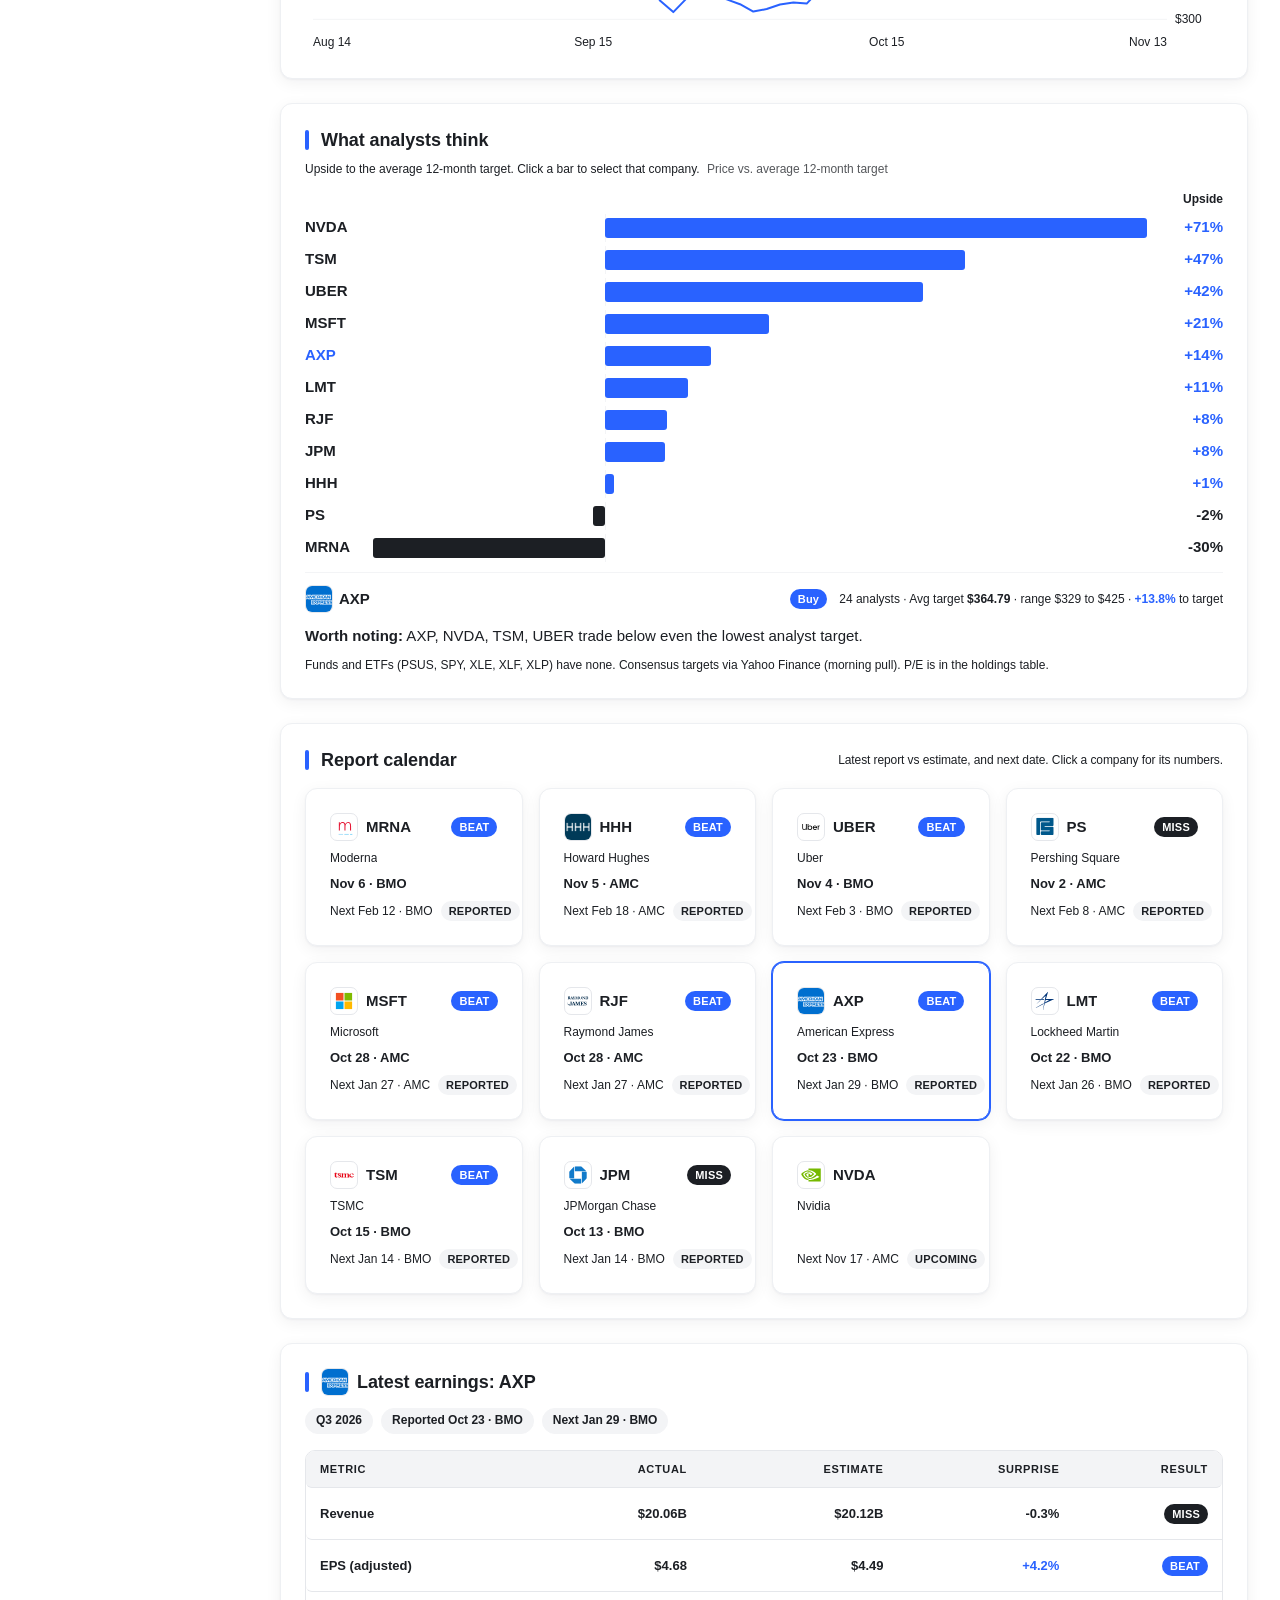
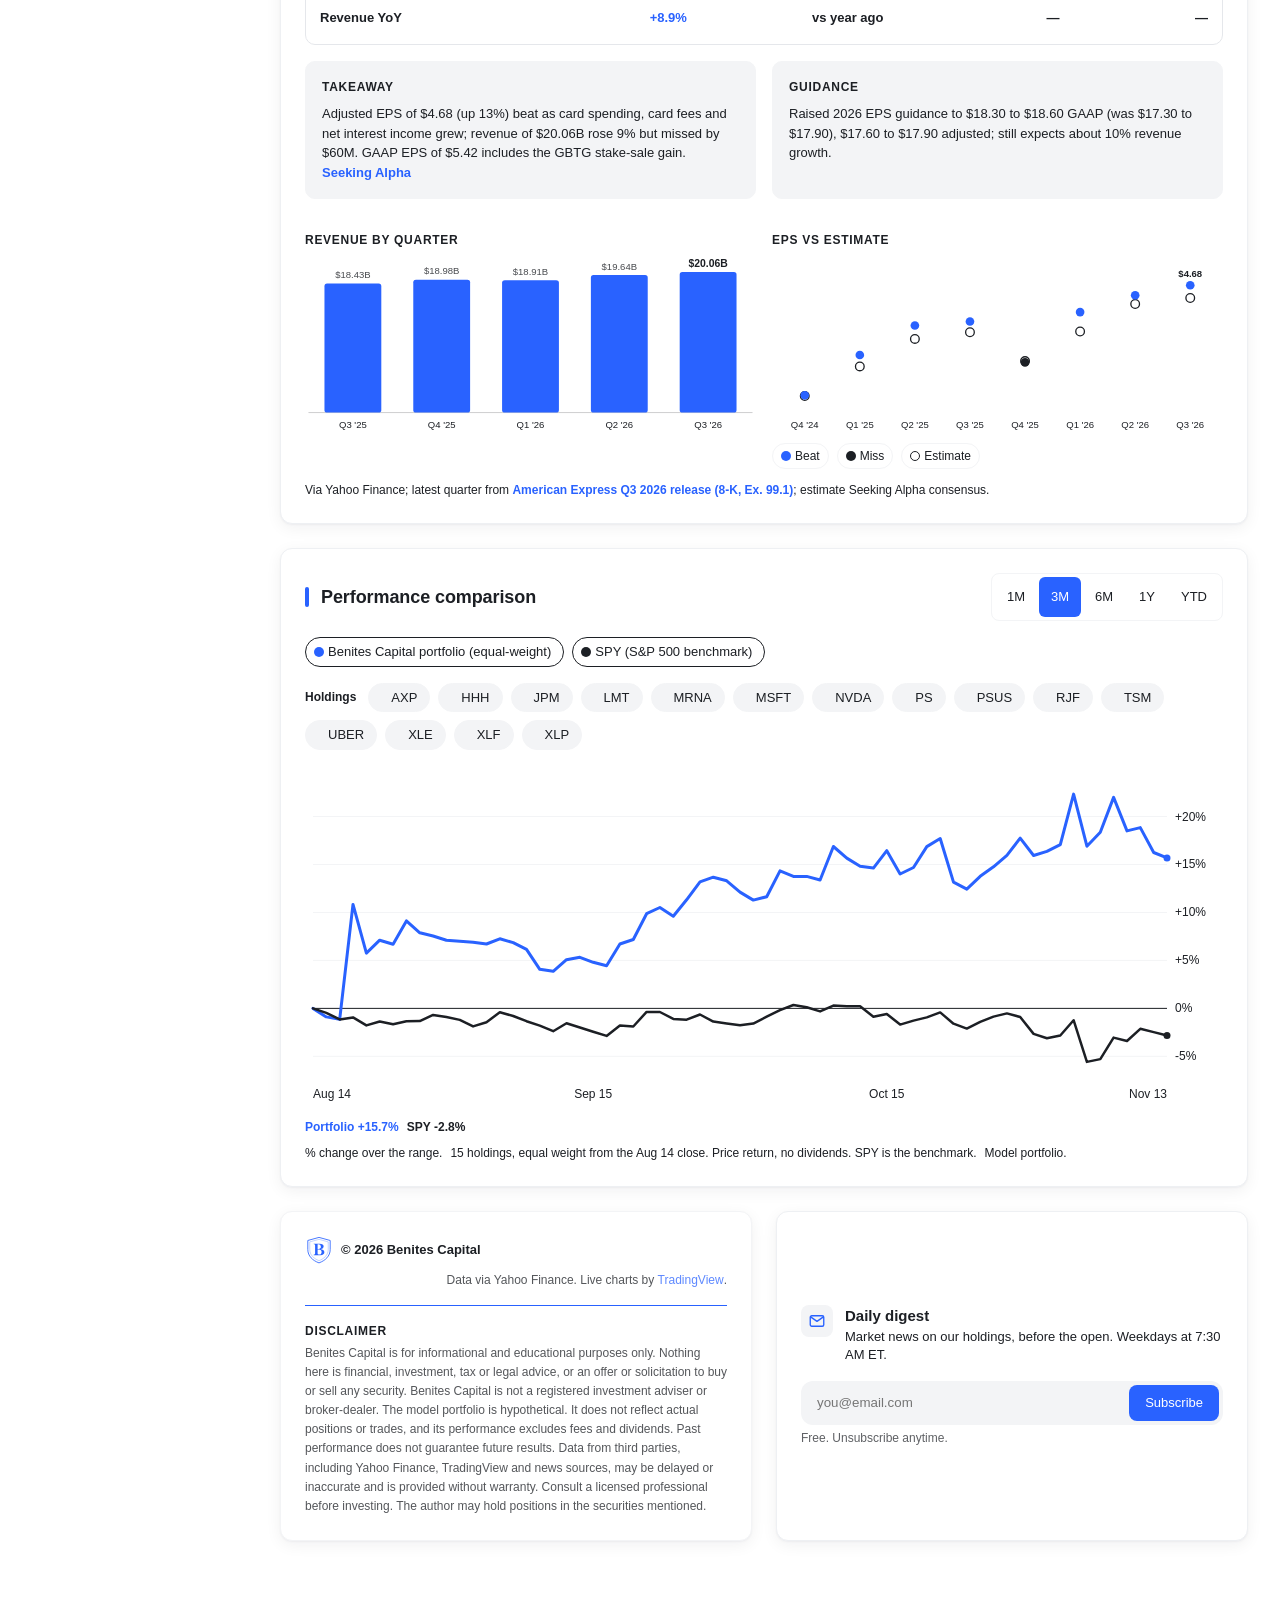
==== commit a5e1c144: "Link preview: og-cover-perpetua-v2.png with more space between shield and wordmark" ====
--- a/calendar.html
+++ b/calendar.html
@@ -1,3 +1,3 @@
-<!doctype html><html lang="en"><head><meta charset="utf-8"><title>Moved | Benites Capital</title><link rel="canonical" href="index.html"><meta name="description" content="Daily market news on the Benites Capital model portfolio, before the open. Weekdays at 7:30 AM ET."><meta property="og:type" content="website"><meta property="og:site_name" content="Benites Capital"><meta property="og:title" content="Benites Capital"><meta property="og:description" content="Daily market news on the Benites Capital model portfolio, before the open. Weekdays at 7:30 AM ET."><meta property="og:url" content="https://www.benitescapital.com/"><meta property="og:image" content="https://www.benitescapital.com/og-cover-perpetua.png"><meta property="og:image:secure_url" content="https://www.benitescapital.com/og-cover-perpetua.png"><meta property="og:image:type" content="image/png"><meta property="og:image:width" content="1200"><meta property="og:image:height" content="627"><meta property="og:image:alt" content="Benites Capital"><meta name="twitter:card" content="summary_large_image"><meta name="twitter:title" content="Benites Capital"><meta name="twitter:description" content="Daily market news on the Benites Capital model portfolio, before the open. Weekdays at 7:30 AM ET."><meta name="twitter:image" content="https://www.benitescapital.com/og-cover-perpetua.png">
+<!doctype html><html lang="en"><head><meta charset="utf-8"><title>Moved | Benites Capital</title><link rel="canonical" href="index.html"><meta name="description" content="Daily market news on the Benites Capital model portfolio, before the open. Weekdays at 7:30 AM ET."><meta property="og:type" content="website"><meta property="og:site_name" content="Benites Capital"><meta property="og:title" content="Benites Capital"><meta property="og:description" content="Daily market news on the Benites Capital model portfolio, before the open. Weekdays at 7:30 AM ET."><meta property="og:url" content="https://www.benitescapital.com/"><meta property="og:image" content="https://www.benitescapital.com/og-cover-perpetua-v2.png"><meta property="og:image:secure_url" content="https://www.benitescapital.com/og-cover-perpetua-v2.png"><meta property="og:image:type" content="image/png"><meta property="og:image:width" content="1200"><meta property="og:image:height" content="627"><meta property="og:image:alt" content="Benites Capital"><meta name="twitter:card" content="summary_large_image"><meta name="twitter:title" content="Benites Capital"><meta name="twitter:description" content="Daily market news on the Benites Capital model portfolio, before the open. Weekdays at 7:30 AM ET."><meta name="twitter:image" content="https://www.benitescapital.com/og-cover-perpetua-v2.png">
 <meta http-equiv="refresh" content="0; url=index.html"><script>var t=new URLSearchParams(location.search).get("t");location.replace("index.html"+(t?"#"+encodeURIComponent(t.toUpperCase()):location.hash))</script></head>
 <body style="font-family:-apple-system,Helvetica,Arial,sans-serif;padding:40px">This page moved. <a href="index.html">Continue to Benites Capital</a>.</body></html>
